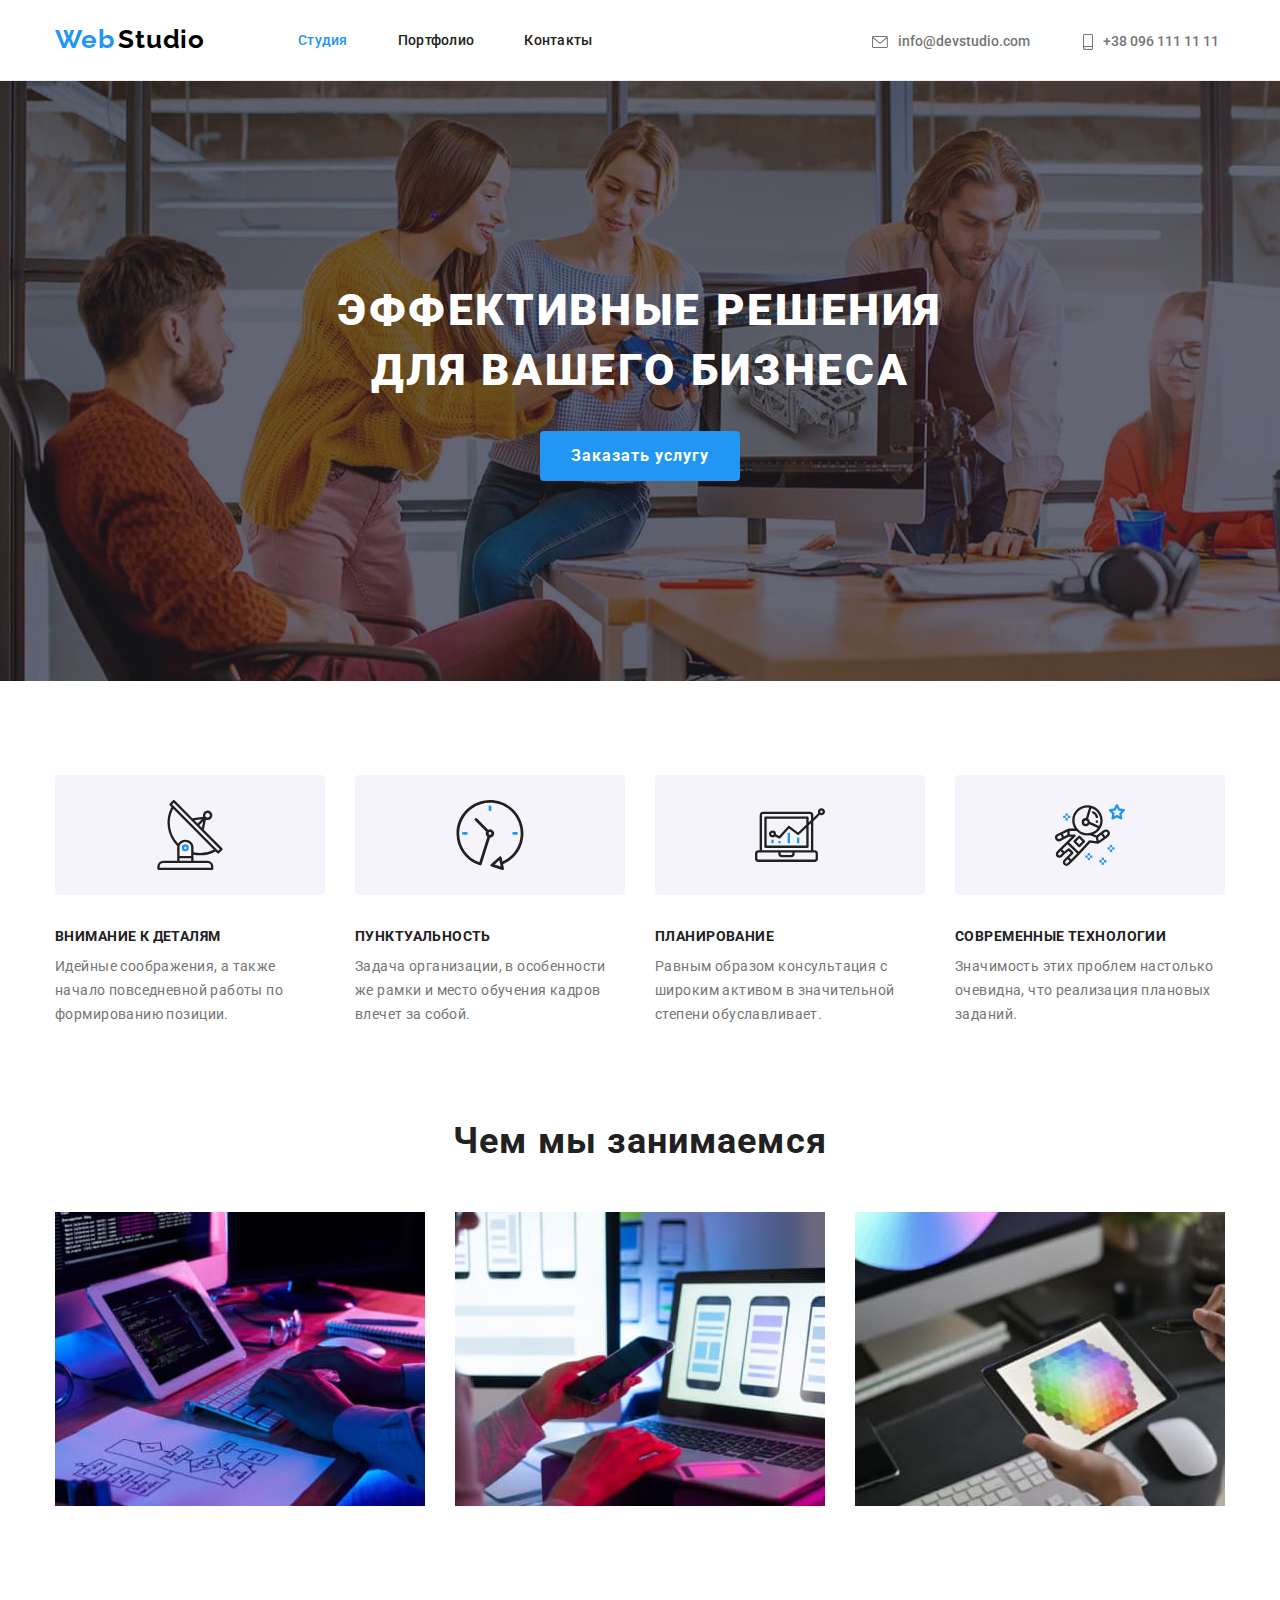
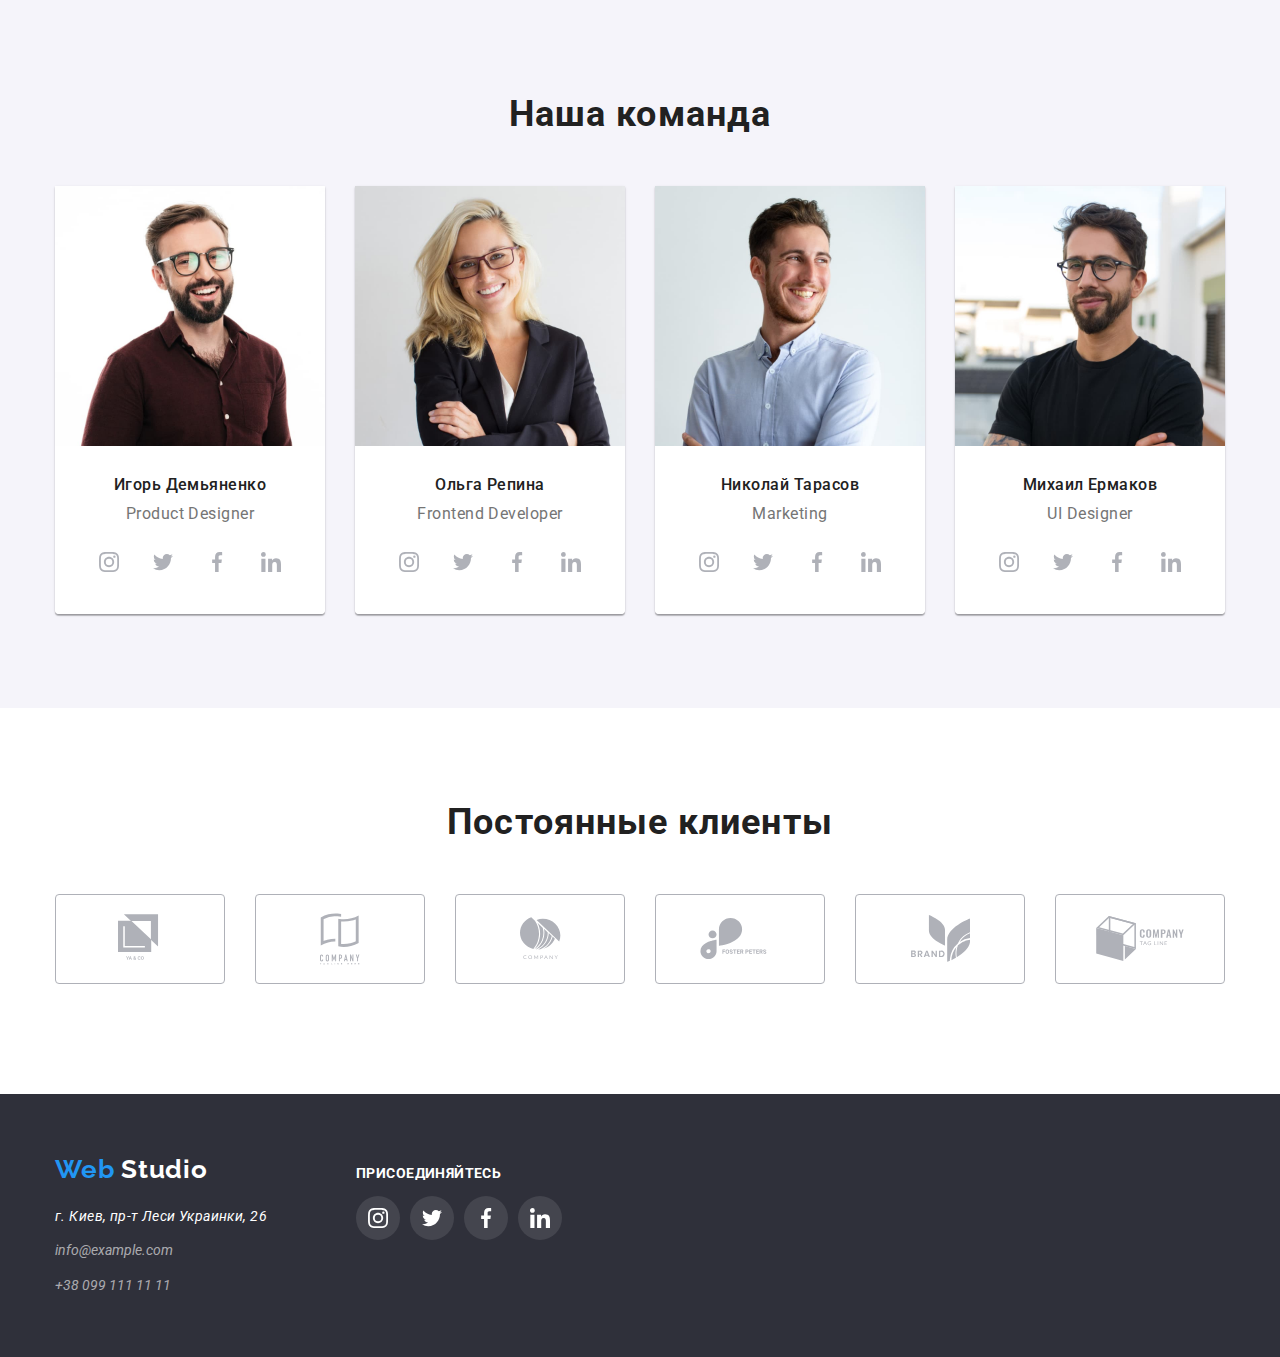
==== index.html @ 85f6e5c9 "Initial commit" ====
<!DOCTYPE html>

<html lang="ru">

<head>

    <meta charset="UTF-8">
    <meta http-equiv="X-UA-Compatible" content="IE=edge">
    <meta name="viewport" content="width=device-width, initial-scale=1.0">

    <title>WebStudio</title>

    <link rel="stylesheet" href="https://cdnjs.cloudflare.com/ajax/libs/modern-normalize/0.2.0/modern-normalize.css"
        integrity="sha512-oxqL25oMBPTFLK5OOR4U/Y//5oyc+3B8MJVTuGD2FLdyA+VXlhKMyQ7YjHNSI5+CLk0UdMLw1lV64dDuT1Batw=="
        crossorigin="anonymous" />
    <link rel="stylesheet" href="./CSS/styles.css">

    <link rel="preconnect" href="https://fonts.gstatic.com">
    <link href="https://fonts.googleapis.com/css2?family=Raleway:wght@700&family=Roboto:wght@400;500;700;900&display=swap" rel="stylesheet">

</head>

<body>
    <!-- Head site -->
    <header class="header-line">
        
        <div class="container nav-general" >

            <nav class="nav-contetnt">

                <a href="./index.html" class="logo-decor"> <span class="logo" >Web</span> <span class="logo-end">Studio</span> </a>

                <ul class="nav-link list">

                    <li class="item"> <a class="link-title-old link-title-col active" href="./index.html" >Студия</a> </li>

                    <li class="item"> <a class="link-title-old link-title-col" href="./portfolio.html">Портфолио</a></li>

                    <li class="item"> <a class="link-title-old link-title-col" href="">Контакты</a> </li>

                </ul>

            </nav>

            <!-- Contacts -->
            <ul class="list contacts">

                <li class="item item-contacts-mail">

                    <a class="link-mail" href="mailto:nfo@devstudio.com"  >
                        
                        <svg class="link-mail-icon">

                                <use href="./images/sprite.svg#icon-envelope" ></use>

                        </svg>
                        
                        info@devstudio.com</a>

                </li>

                <li class="item item-contacts-phone">

                    <a  class="link-phone" href="tel:+380961111111">
                        
                        <svg class="link-phone-icon">
                        
                            <use href="./images/sprite.svg#smartphone" ></use>
                        
                        </svg>
                        
                        +38 096 111 11 11</a>

                </li>
            </ul>

        </div>

    </header>

    <!-- Main information -->
    <main>

        <section class=" section title-hero-section" >

            <div class="container container-hero">

                <h1 class="title-hero">ЭФФЕКТИВНЫЕ РЕШЕНИЯ <br> ДЛЯ ВАШЕГО БИЗНЕСА </h1>

                <button type="button" class="btn">Заказать услугу</button>

            </div>
            
        </section>

        <!--our advantage  -->

        <section class="section">
            
            <div  class="container">

                <h2 class="hidden">Наши преимущества </h2>

                <ul class="or-advatage  list">
                    
                    <li class="item icon-antena" >

                        <h3>Внимание к деталям</h3>

                        <p>Идейные соображения, а также начало повседневной работы по формированию позиции.</p>

                    </li>

                    <li class="item icon-cloc" >

                        <h3>Пунктуальность</h3>
                        
                        <p>Задача организации, в особенности же рамки и место обучения кадров влечет за собой.</p>
                   
                    </li>

                    <li class="item icon-diagram" >

                        <h3>Планирование</h3>

                        <p>Равным образом консультация с широким активом в значительной степени обуславливает.</p>
                   
                    </li>

                    <li class="item icon-astronaut" >

                        <h3>Современные технологии</h3>
                        
                        <p>Значимость этих проблем настолько очевидна, что реализация плановых заданий.</p>
                   
                    </li>

                </ul>



                                                        <!-- Our work -->

                <h2 class="title-work" >Чем мы занимаемся</h2>

                <ul class="link-work list">

                    <li class="item" >

                        <a href=""><img src="./images/img_work_1.jpg" alt="programming" width="370"></a>
                   
                    </li>

                    <li class="item" >

                        <a href=""><img src="./images/img_work_2.jpg" alt="programming mobile" width="370"></a>
                   
                    </li>

                    <li class="item" >
                    
                        <a href=""><img src="./images/img_work_3.jpg" alt="drawing graphics" width="370"></a>
                   
                    </li>

                </ul>
                
            </div>

        </section>
                                                 <!-- Our team -->
        <section class="section  section-team" >

            <div class="container">
                
                <h2 class="title-team">Наша команда</h2>

                <ul class="title-team-name list">
                
                    <li class="item" >

                        <img class="img-worker" src="./images/person_team_Demyanenko.jpg" alt="Игорь Демьяненко" width="270">

                        <div class="advanae-name-prof" >

                            <h3>Игорь Демьяненко</h3>
                            
                            <p>Product Designer</p>
                            
                            <ul class="list-social list">

                                <li class="  item-soc-icon">

                                    <a class="link-soc-icon" href="">

                                        <svg class="social-icon" >
                                        
                                        <use href="./images/sprite.svg#icon-instagram-2"></use>
                                        
                                        </svg>

                                    </a>

                                </li>

                                <li class="  item-soc-icon">
                                
                                    <a class="link-soc-icon" href="">
                                
                                        <svg class="social-icon">
                                
                                            <use href="./images/sprite.svg#icon-twitter-1"></use>
                                
                                        </svg>
                                
                                    </a>
                                
                                </li>

                                <li class="  item-soc-icon">
                                
                                    <a class="link-soc-icon" href="">
                                
                                        <svg class="social-icon">
                                
                                            <use href="./images/sprite.svg#icon-facebook-1"></use>
                                
                                        </svg>
                                
                                    </a>
                                
                                </li>

                                <li class=" item-soc-icon">
                                
                                    <a class="link-soc-icon" href="">
                                
                                        <svg class="social-icon">
                                
                                            <use href="./images/sprite.svg#icon-linkedin-1"></use>
                                
                                        </svg>
                                
                                    </a>
                                
                                </li>

                            </ul>

                        </div>
                       
                    </li>

                    <li class="item" >

                        <img class="img-worker" src="./images/person_team_Repina.jpg" alt="Ольга Репина" width="270">
                        
                        <div class="advanae-name-prof" >
                            
                            <h3>Ольга Репина</h3>
                            
                            <p>Frontend Developer</p>

                            <ul class="list-social list">
                            
                                <li class="  item-soc-icon">
                            
                                    <a class="link-soc-icon" href="">
                            
                                        <svg class="social-icon">
                            
                                            <use href="./images/sprite.svg#icon-instagram-2"></use>
                            
                                        </svg>
                            
                                    </a>
                            
                                </li>
                            
                                <li class="  item-soc-icon">
                            
                                    <a class="link-soc-icon" href="">
                            
                                        <svg class="social-icon">
                            
                                            <use href="./images/sprite.svg#icon-twitter-1"></use>
                        
                                        </svg>
                            
                                    </a>
                            
                                </li>
                            
                                <li class="  item-soc-icon">
                            
                                    <a class="link-soc-icon" href="">
                            
                                        <svg class="social-icon">
                            
                                            <use href="./images/sprite.svg#icon-facebook-1"></use>
                            
                                        </svg>
                            
                                    </a>
                            
                                </li>
                            
                                <li class=" item-soc-icon">
                            
                                    <a class="link-soc-icon" href="">
                            
                                        <svg class="social-icon">
                            
                                            <use href="./images/sprite.svg#icon-linkedin-1"></use>
                            
                                        </svg>
                            
                                    </a>
                            
                                </li>
                            
                            </ul>
                            
                        </div>
                        
                    </li>

                    <li class="item" >

                        <img class="img-worker" src="./images/person_team_Tarasov.jpg" alt="Николай Тарасов" width="270">

                        <div class="advanae-name-prof" >

                            <h3>Николай Тарасов</h3>
                            
                            <p>Marketing</p>
                            
                            <ul class="list-social list">
                            
                                <li class="  item-soc-icon">
                            
                                    <a class="link-soc-icon" href="">
                            
                                        <svg class="social-icon">
                            
                                            <use href="./images/sprite.svg#icon-instagram-2"></use>
                            
                                        </svg>
                            
                                    </a>
                            
                                </li>
                            
                                <li class="  item-soc-icon">
                            
                                    <a class="link-soc-icon" href="">
                            
                                        <svg class="social-icon">
                            
                                            <use href="./images/sprite.svg#icon-twitter-1"></use>
                            
                                        </svg>
                            
                                    </a>
                            
                                </li>
                            
                                <li class="  item-soc-icon">
                            
                                    <a class="link-soc-icon" href="">
                            
                                        <svg class="social-icon">
                            
                                            <use href="./images/sprite.svg#icon-facebook-1"></use>
                            
                                        </svg>
                            
                                    </a>
                            
                                </li>
                            
                                <li class=" item-soc-icon">
                            
                                    <a class="link-soc-icon" href="">
                            
                                        <svg class="social-icon">
                            
                                            <use href="./images/sprite.svg#icon-linkedin-1"></use>
                            
                                        </svg>
                            
                                    </a>
                            
                                </li>
                            
                            </ul>

                        </div>
                       
                
                    </li>

                    <li class="item" >

                        <img class="img-worker" src="./images/person_team_Ermakov.jpg" alt="Михаил Ермаков" width="270">

                        <div class="advanae-name-prof" >

                            <h3>Михаил Ермаков</h3>
                            
                            <p>UI Designer</p>

                            <ul class="list-social list">
                            
                                <li class="  item-soc-icon">
                            
                                    <a class="link-soc-icon" href="">
                            
                                        <svg class="social-icon">
                            
                                            <use href="./images/sprite.svg#icon-instagram-2"></use>
                            
                                        </svg>
                            
                                    </a>
                            
                                </li>
                            
                                <li class="  item-soc-icon">
                            
                                    <a class="link-soc-icon" href="">
                            
                                        <svg class="social-icon">
                            
                                            <use href="./images/sprite.svg#icon-twitter-1"></use>
                            
                                        </svg>
                            
                                    </a>
                            
                                </li>
                            
                                <li class="  item-soc-icon">
                            
                                    <a class="link-soc-icon" href="">
                            
                                        <svg class="social-icon">
                            
                                            <use href="./images/sprite.svg#icon-facebook-1"></use>
                            
                                        </svg>
                            
                                    </a>
                            
                                </li>
                            
                                <li class=" item-soc-icon">
                            
                                    <a class="link-soc-icon" href="">
                            
                                        <svg class="social-icon">
                            
                                            <use href="./images/sprite.svg#icon-linkedin-1"></use>
                            
                                        </svg>
                            
                                    </a>
                            
                                </li>
                            
                            </ul>

                        </div>
                       
                    </li>

                </ul>

            </div>
          
        </section>

            <!-- Section-client -->

        <section class="section section-client">

            <div class="container">

               <h2 class="title-clients">Постоянные клиенты</h2> 

                <ul class=" list-company list">

                    <li class="item-company">

                        <a  class="link-company" href="">

                            <svg class="icon-company-1">
                                   
                                <use href="./images/sprite.svg#icon-logo-1" ></use>

                            </svg>


                        </a>
                        
                    </li>
                    
                    <li class="item-company">
                    
                        <a class="link-company" href="">
                    
                            <svg class="icon-company-2">
                    
                                <use href="./images/sprite.svg#icon-logo-2"></use>
                    
                            </svg>
                    
                    
                        </a>
                    
                    </li>

                    <li class="item-company">
                
                         <a class="link-company" href="">
                
                            <svg class="icon-company-3">
                    
                                <use href="./images/sprite.svg#icon-logo-3"></use>
                    
                            </svg>
                    
                    
                        </a>
                    
                    </li>

                    <li class="item-company">
                    
                        <a class="link-company" href="">
                    
                            <svg class="icon-company-4">
                    
                                <use href="./images/sprite.svg#icon-logo-4"></use>
                    
                            </svg>
                    
                    
                        </a>
                    
                    </li>

                    <li class="item-company">
                    
                        <a class="link-company" href="">
                    
                            <svg class="icon-company-5">
                    
                                <use href="./images/sprite.svg#icon-logo-5"></use>
                    
                            </svg>
                    
                    
                        </a>
                    
                    </li>

                    <li class="item-company">
                    
                        <a class="link-company" href="">
                    
                            <svg class="icon-company-6">
                    
                                <use href="./images/sprite.svg#icon-logo-6"></use>
                    
                            </svg>
                                        
                        </a>
                    
                    </li>
                    
                </ul>
                
            </div>

        </section>
        
    </main>
    <!--Contacts  -->
    <footer class="foot-color-fonts footer-section">

        <div class="container container-footer ">

            <div class="group-footer">

                <a class="logo-footer-oll" href="/index.html"> <span class="logo">Web</span> <span class="logo-footer">Studio</span></a>
            
                <address class="title-ftr-adrs">
                
                    <a class="link-adr-footer" href="https://goo.gl/maps/9zNPGxBskTTP5fms5" target="_blank">г. Киев, пр-т Леси Украинки, 26</a>

                    <ul class="footer-contacts-list   list">

                        <li class="item">
                            
                            <a class="link-mail-footer" href="ailto:info@example.com">info@example.com</a>

                        </li>

                        <li class="item">
                                                    
                            <a class="link-phone-footer" href="tel:+380991111111">+38 099 111 11 11</a>

                        </li>
                    </ul>

            
                </address>
            
            </div>

            <div class="container-social">
            
                <h3 class="title-link-ftr">присоединяйтесь</h3>
            
                <ul class=" list-link-ftr  list">
            
                    <li class=" item-link-ftr">
            
                        <a class="link-ftr" href="">
            
                            <svg class="icon-soc-ftr">
            
                                <use href="./images/sprite.svg#icon-instagram-2"></use>
            
                            </svg>
            
                        </a>
            
                    </li>
            
                    <li class=" item-link-ftr">
            
                        <a class="link-ftr" href="">
            
                            <svg class="icon-soc-ftr">
            
                                <use href="./images/sprite.svg#icon-twitter-1"></use>
            
                            </svg>
            
                        </a>
            
                    </li>
            
                    <li class=" item-link-ftr">
            
                        <a class="link-ftr" href="">
            
                            <svg class="icon-soc-ftr">
            
                                <use href="./images/sprite.svg#icon-facebook-1"></use>
            
                            </svg>
            
                        </a>
            
                    </li>
            
                    <li class=" item-link-ftr">
            
                        <a class="link-ftr" href="">
            
                            <svg class="icon-soc-ftr">
            
                                <use href="./images/sprite.svg#icon-linkedin-1"></use>
            
                            </svg>
            
                        </a>
            
                    </li>
            
                </ul>
            
            </div>


        </div>

        
        
    </footer>

</body>

</html>
---- CSS/styles.css ----
html {
  box-sizing: border-box;
}

body {
  font-family: 'Roboto', sans-serif;
  font-style: normal;
  font-weight: 400;
  color: #757575;
  margin: 0;
}

*,
*::after,
*::before {
  box-sizing: inherit;
}

h1,
h2,
h3,
p {
  margin-top: 0;
}

.list {
  list-style: none;
  margin-left: 0px;
  margin-top: 0px;
  padding-left: 0px;
}

/* li {
  list-style: none;
} */

img {
  display: block;
  max-width: 100%;
  height: auto;
}

:root {
  --text-general-top: 'Roboto', sans-serif;
  --prymory-text-color: #757575;
  --title-text-color: #212121;
  --whiet-text-color: #ffffff;
  --hover-focus-color: #2196f3;
  --black-text-color: #000000;
  --background-fone: #2f303a;
  --grid-set: 2;
}

.section {
  width: auto;
  padding-top: 94px;
  padding-bottom: 94px;
}

.container {
  width: 1200px;
  padding-left: 15px;
  padding-right: 15px;
  margin-left: auto;
  margin-right: auto;
}

/* title Heade */
.header-line {
  background-color: #ffffff;
  border-bottom: 1px solid #ececec;
}

/* Logotip Link  and NAV*/

.nav-general {
  display: flex;
  align-items: baseline;
  justify-content: space-between;
  padding-top: 24px;
  padding-bottom: 25px;
}

.nav-contetnt {
  display: flex;
  align-items: center;
}

.nav-link {
  display: flex;
  margin-bottom: 0px;
}

.nav-link .item:not(:last-child) {
  margin-right: 50px;
}

.logo {
  font-family: 'Raleway', sans-serif;
  font-style: normal;
  font-weight: 700;
  font-size: 26px;
  line-height: 1.2;
  color: var(--hover-focus-color);
  letter-spacing: 0.03em;
}

.logo-end {
  font-family: 'Raleway', sans-serif;
  font-style: normal;
  font-weight: bold;
  font-size: 26px;
  line-height: 1.2;
  color: var(--black-text-color);
  letter-spacing: 0.03em;
}
.logo-decor {
  display: block;
  text-decoration: none;
  margin-right: 93px;
}

.link-title-col {
  font-weight: 500;
  font-size: 14px;
  line-height: 1.14;
  letter-spacing: 0.02em;
  text-decoration: none;
  color: var(--title-text-color);
}
li .active {
  color: var(--hover-focus-color);
}

.link-phone:hover,
.link-phone:focus,
.link-mail:hover,
.link-mail:focus,
.link-title-col:hover,
.link-title-col:focus {
  color: var(--hover-focus-color);
}

/* .link-title-old {
  font-weight: 500;
  font-size: 14px;
  line-height: 1.14;
  color: var(--title-text-color);
} */

.link-title-old {
  text-decoration: none;
  padding-top: 20px;
  padding-bottom: 20px;
}

/* contacts general link*/

.contacts {
  display: flex;
  align-items: center;
  margin-bottom: 0px;
  height: 16px;
}

.contacts .item:not(:last-child) {
  margin-right: 50px;
}

.link-mail,
.link-phone {
  padding-top: 20px;
  padding-bottom: 20px;

  font-weight: 500;
  font-size: 14px;
  line-height: 1.14;
  text-decoration: none;
  color: var(--prymory-text-color);
}

.item-contacts-mail {
  width: 161px;
}

.link-mail {
  display: flex;
  align-items: center;
  width: 100%;
}

.link-mail-icon {
  width: 16px;
  height: 12px;
  margin-right: 10px;
  background-color: #ffffff;
  fill: currentColor;
}

.item-contacts-phone {
  width: 142px;
}

.link-phone {
  display: flex;
  align-items: center;
  width: 100%;
}

.link-phone-icon {
  width: 10px;
  height: 16px;
  margin-right: 10px;
  background-color: #ffffff;
  fill: currentColor;
}

/* Infirmation */

.title-hero {
  margin-top: 106px;
  margin-bottom: 30px;

  font-weight: 900;
  font-size: 44px;
  line-height: 1.36;
  letter-spacing: 0.06em;
  text-transform: uppercase;
  color: var(--whiet-text-color);
}

.title-hero-section {
  max-width: 1600px;
  margin-left: auto;
  margin-right: auto;
  background-color: #c4c4c4;
  background-image: linear-gradient(
      to right,
      rgba(47, 48, 58, 0.4),
      rgba(47, 48, 58, 0.4)
    ),
    url(../images/hero_img.jpg);
  background-repeat: no-repeat;
}
.container-hero {
  text-align: center;
}
.btn {
  width: 200px;
  height: 50px;
  left: 700px;
  top: 430px;
  background: #2196f3;
  cursor: pointer;
  margin-bottom: 106px;
  border-radius: 4px;

  font-family: inherit;
  font-weight: 700;
  font-size: 16px;
  line-height: 1.87;
  align-items: center;
  text-align: center;
  letter-spacing: 0.06em;
  color: var(--whiet-text-color);
  border: 0;
}

.btn:hover,
.btn:focus {
  box-shadow: 0px 4px 4px rgba(0, 0, 0, 0.15);
  background: #188ce8;
}

/* Our advantage */
.hidden {
  display: none;
}

.or-advatage {
  display: flex;
  margin-bottom: 94px;
}

.or-advatage .item:not(:last-child) {
  margin-right: 30px;
}

.or-advatage .icon-antena::before {
  display: inline-block;
  content: '';
  width: 270px;
  height: 120px;
  background-image: url(../images/antenna.svg);
  background-position: center;
  background-repeat: no-repeat;
  background-color: #f5f4fa;
  border-radius: 4px;

  margin-bottom: 30px;
}

.or-advatage .icon-cloc::before {
  display: inline-block;
  content: '';
  width: 270px;
  height: 120px;
  background-image: url(../images/clock.svg);
  background-position: center;
  background-repeat: no-repeat;
  background-color: #f5f4fa;
  border-radius: 4px;

  margin-bottom: 30px;
}

.or-advatage .icon-diagram::before {
  display: inline-block;
  content: '';
  width: 270px;
  height: 120px;
  background-image: url(../images/diagram.svg);
  background-position: center;
  background-repeat: no-repeat;
  background-color: #f5f4fa;
  border-radius: 4px;

  margin-bottom: 30px;
}

.or-advatage .icon-astronaut::before {
  display: inline-block;
  content: '';
  width: 270px;
  height: 120px;
  background-image: url(../images/astronaut.svg);
  background-position: center;
  background-repeat: no-repeat;
  background-color: #f5f4fa;
  border-radius: 4px;

  margin-bottom: 30px;
}

.or-advatage h3 {
  margin-bottom: 10px;

  font-weight: 700;
  font-size: 14px;
  line-height: 1.14;
  letter-spacing: 0.03em;
  text-transform: uppercase;
  color: var(--title-text-color);
}

.or-advatage p {
  margin-bottom: 0px;

  font-size: 14px;
  line-height: 1.71;
  letter-spacing: 0.03em;

  color: var(--prymory-text-color);
}

/* <!-- Our work --> */

.title-work {
  margin-bottom: 50px;

  font-weight: 700;
  font-size: 36px;
  line-height: 1.16;
  text-align: center;
  letter-spacing: 0.03em;
  color: var(--title-text-color);
}

.link-work {
  display: flex;
  margin-bottom: 0px;
}

.link-work .item:not(:last-child) {
  margin-right: 30px;
}

/* <!-- Our team --> */
.section-team {
  width: auto;
  background-color: #f5f4fa;
}

.title-team {
  margin-bottom: 50px;

  font-weight: 700;
  font-size: 36px;
  line-height: 1.16;
  text-align: center;
  letter-spacing: 0.03em;
  color: var(--title-text-color);
}

.title-team-name {
  display: flex;
  margin-bottom: 0px;
}

.title-team-name .item {
  box-shadow: 0px 1px 3px rgba(0, 0, 0, 0.12), 0px 1px 1px rgba(0, 0, 0, 0.14),
    0px 2px 1px rgba(0, 0, 0, 0.2);
  border-radius: 0px 0px 4px 4px;
}

.title-team-name .item:not(:last-child) {
  margin-right: 30px;
}

.advanae-name-prof {
  padding-top: 30px;
  padding-bottom: 30px;
  background-color: #ffffff;
  border-radius: inherit;
}

.list-social {
  display: flex;
  justify-content: center;
}

.list-social .item-soc-icon:not(:last-child) {
  margin-right: 10px;
}

.list-social .item-soc-icon {
  width: 44px;
  height: 44px;
  border-radius: 50%;
}

.link-soc-icon {
  display: flex;
  justify-content: center;
  align-items: center;
  width: 100%;
  height: 100%;
  border-radius: inherit;
  background-color: #ffffff;
  fill: #afb1b8;
}

.link-soc-icon:hover,
.link-soc-icon:focus {
  fill: #ffffff;
  background-color: var(--hover-focus-color);
}

.social-icon {
  width: 20px;
  height: 20px;
}

/* .link-soc-icon:hover {
  fill: var(--hover-focus-color);
} */

.title-team-name h3 {
  margin-bottom: 10px;

  font-weight: 500;
  font-size: 16px;
  line-height: 1.18;
  text-align: center;
  letter-spacing: 0.03em;
  color: var(--title-text-color);
}

.title-team-name p {
  margin-bottom: 0px;
  font-size: 16px;
  line-height: 1.18;
  text-align: center;
  letter-spacing: 0.03em;
  color: var(--prymory-text-color);
  margin-bottom: 16px;
}
/* Regular-client section */

.title-clients {
  margin-bottom: 50px;

  font-weight: 700;
  font-size: 36px;
  line-height: 1.16;
  text-align: center;
  letter-spacing: 0.03em;
  color: var(--title-text-color);
}

.list-company {
  display: flex;
  margin-top: -30px;
  margin-left: -30px;
}

.list-company .item-company {
  flex-basis: calc(100% - 30px * var(--grid-set) / var(--grid-set));
  margin-left: 30px;
  margin-top: 30px;
}

.item-company {
  --grid-set: 6;
}

.item-company {
  width: 170px;
  height: 90px;
}

.link-company {
  display: flex;
  justify-content: center;
  align-items: center;
  width: 100%;
  height: 100%;
  border-radius: 4px;
  border: 1px solid #afb1b8;
  fill: #afb1b8;
}

.link-company:hover,
.link-company:focus {
  fill: var(--hover-focus-color);
  border: 1px solid var(--hover-focus-color);
}
/* .link-company:hover,
.link-company:focus {
  fill: var(--hover-focus-color);
} */

.icon-company-1 {
  width: 44.27px;
  height: 49.23px;
}

.icon-company-2 {
  width: 40px;
  height: 52px;
}
.icon-company-3 {
  width: 41px;
  height: 42.6px;
}
.icon-company-4 {
  width: 79.66px;
  height: 42.02px;
}
.icon-company-5 {
  width: 59px;
  height: 47px;
}
.icon-company-6 {
  width: 88.48px;
  height: 45.44px;
}
/* Contacs footer */
/* .foot-color-fonts */

/* .footer-section {
  display: flex;
} */

.container-footer {
  display: flex;
  padding-top: 60px;
  padding-bottom: 60px;
}

.group-footer {
  margin-right: 70px;
}

.container-social {
  margin-top: 12px;
}

.foot-color-fonts {
  width: auto;
  background-color: var(--background-fone);
  margin-top: 0px;
}

.logo-footer-oll {
  display: block;
  max-width: 155px;
  margin-bottom: 20px;

  font-family: 'Raleway', sans-serif;
  font-style: normal;
  font-weight: 700;
  font-size: 26px;
  line-height: 1.2;
  letter-spacing: 0.03em;
  text-decoration: none;
}

.logo-footer {
  color: var(--whiet-text-color);
}

.title-ftr-adrs {
  display: inline-block;
  width: 231px;
}

.link-phone-footer,
.link-mail-footer {
  /* padding-top: 20px;
  padding-bottom: 20px; */
  font-weight: normal;
  font-size: 14px;
  line-height: 24px;

  color: rgba(255, 255, 255, 0.6);
  text-decoration: none;
}

.link-adr-footer {
  display: inline-flex;
  width: 231px;
  margin-bottom: 9px;

  font-size: 14px;
  line-height: 1.71;
  letter-spacing: 0.03em;
  color: var(--whiet-text-color);
  text-decoration: none;
}

.footer-contacts-list {
  display: block;
  margin-bottom: 0px;
  width: 231px;
  margin-right: 0;
}

.footer-contacts-list .item:not(:last-child) {
  margin-bottom: 11px;
}

.link-adr-footer:hover,
.link-adr-footer:focus,
.link-phone-footer:hover,
.link-phone-footer:focus,
.link-mail-footer:hover,
.link-mail-footer:focus {
  color: var(--hover-focus-color);
}

.title-link-ftr {
  max-width: 20px;

  font-weight: 700;
  font-size: 14px;
  line-height: 1.14;
  letter-spacing: 0.03em;
  text-transform: uppercase;
  color: var(--whiet-text-color);
}
.list-link-ftr {
  display: flex;
}

.list-link-ftr .item-link-ftr:not(:last-child) {
  margin-right: 10px;
}

.item-link-ftr {
  width: 44px;
  height: 44px;
  border-radius: 50%;
  background-color: rgba(255, 255, 255, 0.1);
}

.link-ftr {
  display: flex;
  justify-content: center;
  align-items: center;
  width: 100%;
  height: 100%;
}

.icon-soc-ftr {
  width: 20px;
  height: 20px;
  fill: white;
}

.item-link-ftr:hover,
.item-link-ftr:focus,
.link-ftr:hover,
.link-ftr:focus {
  background-color: var(--hover-focus-color);
  border-radius: 50%;
}

/* PORTFOLIO */

/* batton-oll */
.radio-btn {
  display: flex;
  margin-bottom: 34px;
  justify-content: center;
}

.radio-btn .item:not(:last-child) {
  margin-right: 10px;
}

.radio-btn-oll {
  font-family: inherit;
  font-weight: 500;
  font-size: 16px;
  line-height: 1.62;
  text-align: center;
  letter-spacing: 0.03em;

  color: var(--whiet-text-color);
  /* color: var(--title-text-color); */

  width: 73px;
  height: 38px;
  left: 495px;
  top: 174px;
  /* background: #f5f4fa; */
  background: #2196f3;
  border-radius: 4px;
  border: 0;
  cursor: pointer;
}

.radio-btn-oll:hover,
.radio-btn-oll:focus {
  box-shadow: 0px 3px 1px rgba(0, 0, 0, 0.1), 0px 1px 2px rgba(0, 0, 0, 0.08),
    0px 2px 2px rgba(0, 0, 0, 0.12);
  /* color: var(--whiet-text-color); */
}

/* BTN-WEB */

.radio-btn-web {
  font-family: inherit;
  font-weight: 500;
  font-size: 16px;
  line-height: 1.62;
  text-align: center;
  letter-spacing: 0.03em;
  color: var(--title-text-color);

  width: 128px;
  height: 38px;
  left: 576px;
  top: 174px;
  background: #f5f4fa;
  border-radius: 4px;
  border: 0;
  cursor: pointer;
}

.radio-btn-web:hover,
.radio-btn-web:focus {
  box-shadow: 0px 3px 1px rgba(0, 0, 0, 0.1), 0px 1px 2px rgba(0, 0, 0, 0.08),
    0px 2px 2px rgba(0, 0, 0, 0.12);
  background: #2196f3;
  color: var(--whiet-text-color);
}

/* GADGETS */
.radio-btn-gadgets {
  font-family: inherit;
  font-weight: 500;
  font-size: 16px;
  line-height: 1.62;
  text-align: center;
  letter-spacing: 0.03em;
  color: var(--title-text-color);

  width: 145px;
  height: 38px;
  left: 712px;
  top: 174px;
  background: #f5f4fa;
  border-radius: 4px;
  border: 0;
  cursor: pointer;
}

.radio-btn-gadgets:hover,
.radio-btn-gadgets:focus {
  box-shadow: 0px 3px 1px rgba(0, 0, 0, 0.1), 0px 1px 2px rgba(0, 0, 0, 0.08),
    0px 2px 2px rgba(0, 0, 0, 0.12);
  background: #2196f3;
  color: var(--whiet-text-color);
}

/* DISIGNE */

.radio-btn-disign {
  font-family: inherit;
  font-weight: 500;
  font-size: 16px;
  line-height: 1.62;
  text-align: center;
  letter-spacing: 0.03em;
  color: var(--title-text-color);

  width: 103px;
  height: 38px;
  left: 865px;
  top: 174px;
  background: #f5f4fa;
  border-radius: 4px;
  border: 0;
  cursor: pointer;
}

.radio-btn-disign:hover,
.radio-btn-disign:focus {
  box-shadow: 0px 3px 1px rgba(0, 0, 0, 0.1), 0px 1px 2px rgba(0, 0, 0, 0.08),
    0px 2px 2px rgba(0, 0, 0, 0.12);
  background: #2196f3;
  color: var(--whiet-text-color);
}

/* MARKETING */

.radio-btn-marketing {
  font-family: inherit;
  font-weight: 500;
  font-size: 16px;
  line-height: 1.62;
  text-align: center;
  letter-spacing: 0.03em;
  color: var(--title-text-color);

  width: 130px;
  height: 38px;
  left: 976px;
  top: 174px;
  background: #f5f4fa;
  border-radius: 4px;
  border: 0;
  cursor: pointer;
}

.radio-btn-marketing:hover,
.radio-btn-marketing:focus {
  box-shadow: 0px 3px 1px rgba(0, 0, 0, 0.1), 0px 1px 2px rgba(0, 0, 0, 0.08),
    0px 2px 2px rgba(0, 0, 0, 0.12);
  background: #2196f3;
  color: var(--whiet-text-color);
}

/* MAIN  INFORMATION*/

.main-projects {
  display: flex;
  flex-flow: wrap;
  margin-bottom: 0px;
}

.main-projects .item:hover {
  box-shadow: 0px 1px 1px rgba(0, 0, 0, 0.12), 0px 4px 4px rgba(0, 0, 0, 0.06),
    1px 4px 6px rgba(0, 0, 0, 0.16);
}

.main-projects .item:not(:nth-child(3n + 3)) {
  margin-right: 30px;
}

.main-projects .item:not(:nth-last-child(-n + 3)) {
  margin-bottom: 30px;
}

.name-progects {
  padding-left: 24px;
  padding-right: 24px;
  padding-bottom: 20px;
  padding-top: 20px;
  background-color: #ffffff;
  /* box-shadow: 0px 1px 3px rgba(0, 0, 0, 0.12), 0px 1px 1px rgba(0, 0, 0, 0.14),
    0px 2px 1px rgba(0, 0, 0, 0.2);
  border-radius: 0px 0px 4px 4px; */
  border-bottom: 1px solid #eeeeee;
  border-left: 1px solid #eeeeee;
  border-right: 1px solid #eeeeee;
}

.main-projects h2 {
  font-weight: 700;
  font-size: 18px;
  line-height: 2;
  letter-spacing: 0.06em;
  color: var(--title-text-color);
}

.main-projects p {
  margin-bottom: 0px;

  font-size: 16px;
  line-height: 1.87;
  letter-spacing: 0.03em;
  color: var(--prymory-text-color);
}

/* .main-projects{
  display: flex;
  flex-wrap: wrap;
  margin-left: -30px;
  margin-top: -30px;
  
}

.item {
  margin-left: 30px;
  margin-top: 30px;

}
.main-section{
  width: 1600px;
  background-color: var(--whiet-text-color);
} */
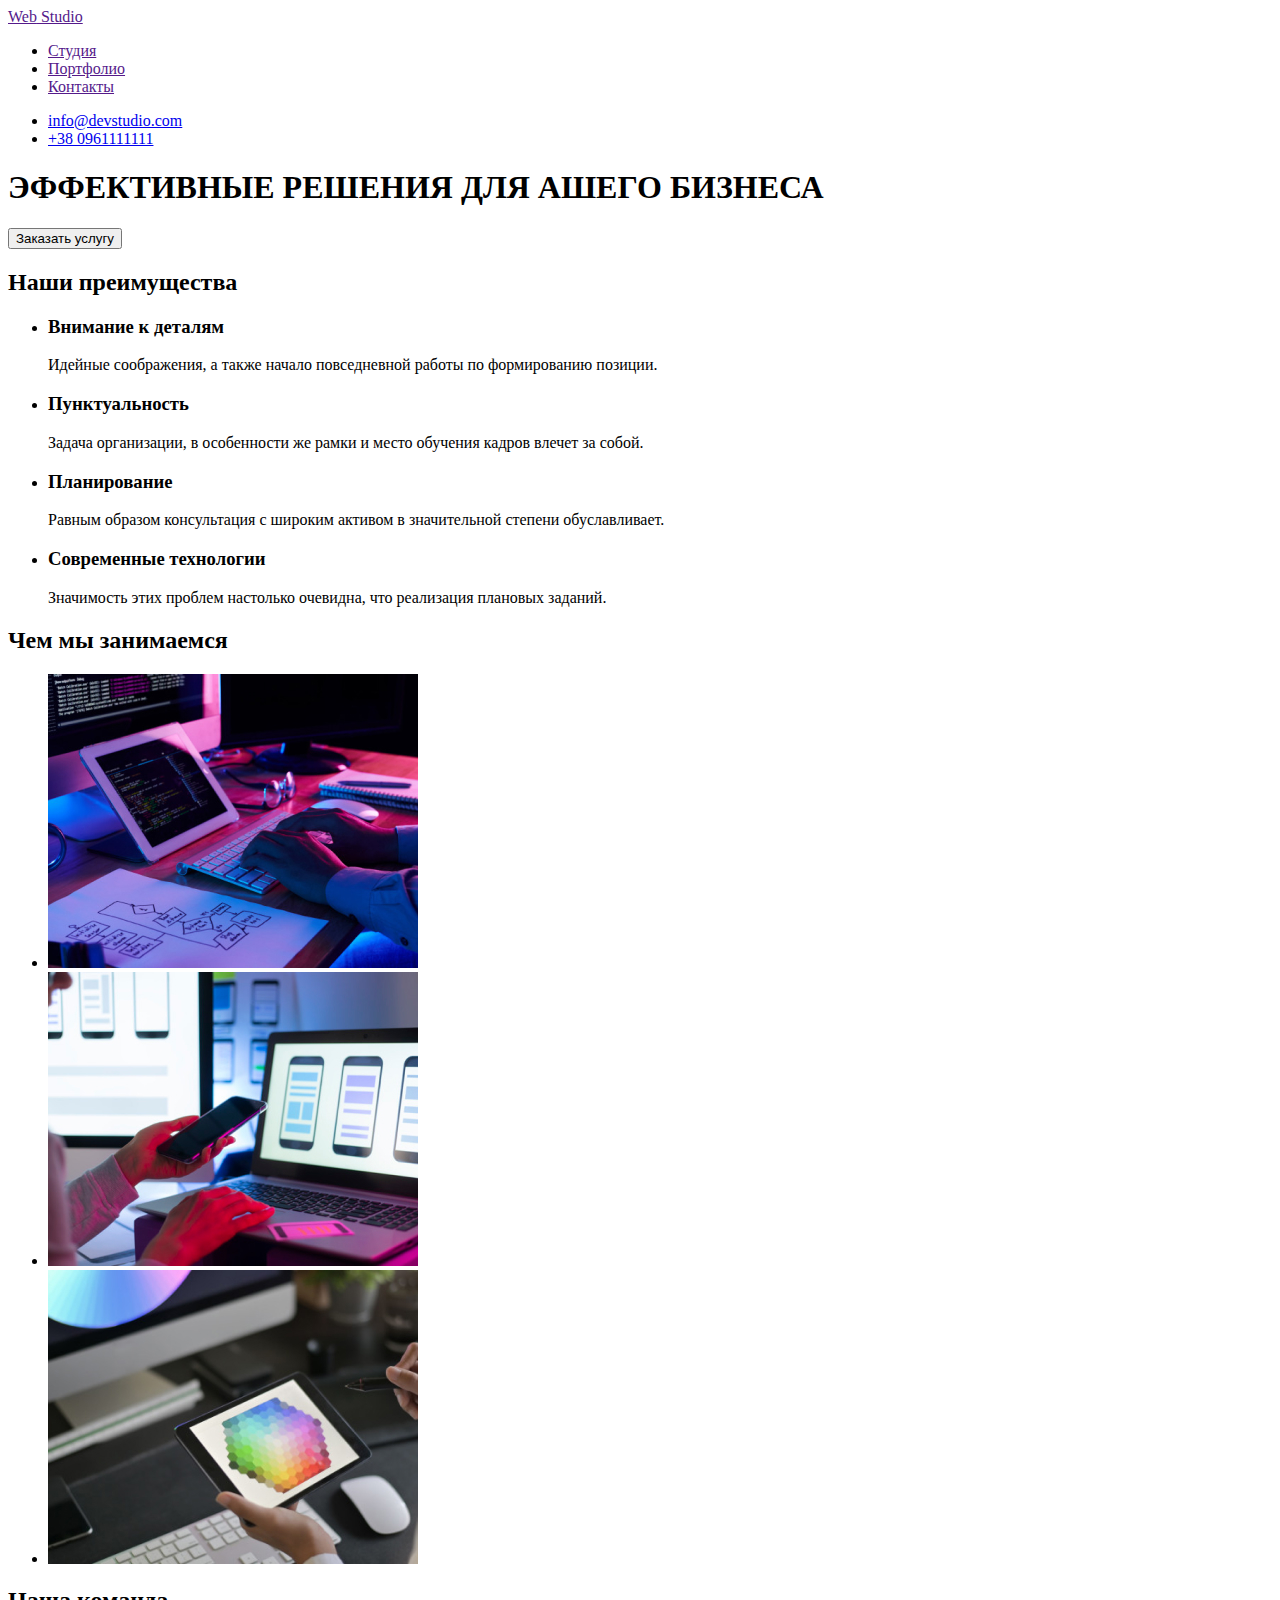
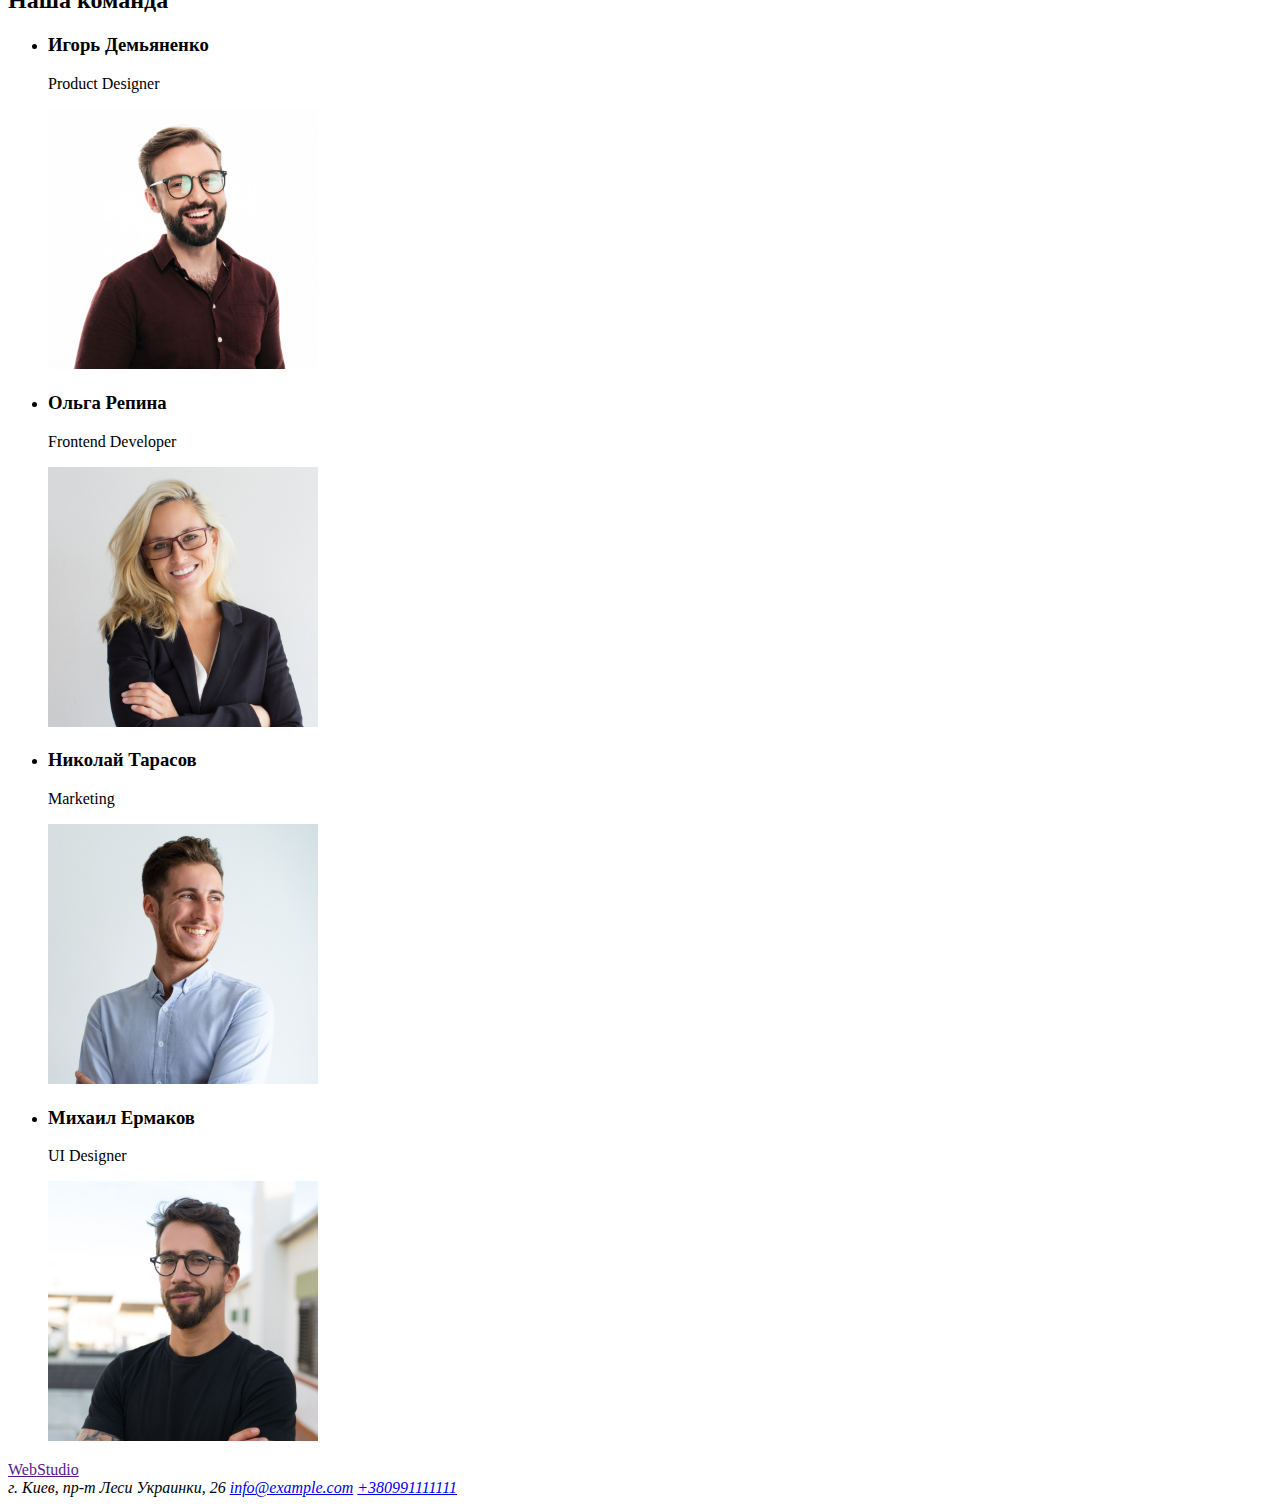
==== commit c203b25e: "Initialize goit-markup-hw-01" ====
--- a/index.html
+++ b/index.html
@@ -1,697 +1,118 @@
 <!DOCTYPE html>
-
 <html lang="ru">
 
 <head>
-
     <meta charset="UTF-8">
     <meta http-equiv="X-UA-Compatible" content="IE=edge">
     <meta name="viewport" content="width=device-width, initial-scale=1.0">
-
     <title>WebStudio</title>
-
-    <link rel="stylesheet" href="https://cdnjs.cloudflare.com/ajax/libs/modern-normalize/0.2.0/modern-normalize.css"
-        integrity="sha512-oxqL25oMBPTFLK5OOR4U/Y//5oyc+3B8MJVTuGD2FLdyA+VXlhKMyQ7YjHNSI5+CLk0UdMLw1lV64dDuT1Batw=="
-        crossorigin="anonymous" />
-    <link rel="stylesheet" href="./CSS/styles.css">
-
-    <link rel="preconnect" href="https://fonts.gstatic.com">
-    <link href="https://fonts.googleapis.com/css2?family=Raleway:wght@700&family=Roboto:wght@400;500;700;900&display=swap" rel="stylesheet">
-
 </head>
 
 <body>
     <!-- Head site -->
-    <header class="header-line">
-        
-        <div class="container nav-general" >
+    <header>
+        <nav>
+            <a href=""> <span>Web</span> Studio</a>
+            <ul>
+                <li> <a href="">Студия</a> </li>
+                <li> <a href="">Портфолио</a></li>
+                <li> <a href="">Контакты</a> </li>
+            </ul>
+        </nav>
 
-            <nav class="nav-contetnt">
+        <!-- Contacts -->
+        <ul>
+            <li>
+                <a href="mailto:nfo@devstudio.com">info@devstudio.com</a>
+            </li>
+            <li>
+                <a href="tel:+380961111111">+38 0961111111</a>
+            </li>
+        </ul>
 
-                <a href="./index.html" class="logo-decor"> <span class="logo" >Web</span> <span class="logo-end">Studio</span> </a>
+    </header>
+    <!-- Main information -->
+    <main>
+        <section>
+            <h1>ЭФФЕКТИВНЫЕ РЕШЕНИЯ ДЛЯ АШЕГО БИЗНЕСА </h1>
+            <input type="button" value="Заказать услугу">
+        </section>
 
-                <ul class="nav-link list">
-
-                    <li class="item"> <a class="link-title-old link-title-col active" href="./index.html" >Студия</a> </li>
-
-                    <li class="item"> <a class="link-title-old link-title-col" href="./portfolio.html">Портфолио</a></li>
-
-                    <li class="item"> <a class="link-title-old link-title-col" href="">Контакты</a> </li>
-
-                </ul>
-
-            </nav>
-
-            <!-- Contacts -->
-            <ul class="list contacts">
-
-                <li class="item item-contacts-mail">
-
-                    <a class="link-mail" href="mailto:nfo@devstudio.com"  >
-                        
-                        <svg class="link-mail-icon">
-
-                                <use href="./images/sprite.svg#icon-envelope" ></use>
-
-                        </svg>
-                        
-                        info@devstudio.com</a>
-
+        <!--our advantage  -->
+        <section>
+            <h2>Наши преимущества </h2>
+            <ul>
+                <li>
+                    <h3>Внимание к деталям</h3>
+                    <p>Идейные соображения, а также начало повседневной работы по формированию позиции.</p>
+                </li>
+                <li>
+                    <h3>Пунктуальность</h3>
+                    <p>Задача организации, в особенности же рамки и место обучения кадров влечет за собой.</p>
+                </li>
+                <li>
+                    <h3>Планирование</h3>
+                    <p>Равным образом консультация с широким активом в значительной степени обуславливает.</p>
+                </li>
+                <li>
+                    <h3>Современные технологии</h3>
+                    <p>Значимость этих проблем настолько очевидна, что реализация плановых заданий.</p>
+                </li>
+            </ul>
+            <!-- Our work -->
+            <h2>Чем мы занимаемся</h2>
+            <ul>
+                <li>
+                    <a href=""><img src="./images/img_work_1.jpg" alt="programming" width="370"></a>
+                </li>
+                <li>
+                    <a href=""><img src="./images/img_work_2.jpg" alt="programming mobile" width="370"></a>
+                </li>
+                <li>
+                    <a href=""><img src="./images/img_work_3.jpg" alt="drawing graphics" width="370"></a>
                 </li>
 
-                <li class="item item-contacts-phone">
+            </ul>
 
-                    <a  class="link-phone" href="tel:+380961111111">
-                        
-                        <svg class="link-phone-icon">
-                        
-                            <use href="./images/sprite.svg#smartphone" ></use>
-                        
-                        </svg>
-                        
-                        +38 096 111 11 11</a>
-
+        </section>
+        <!-- Our team -->
+        <section>
+            <h2>Наша команда</h2>
+            <ul>
+                <li>
+                    <h3>Игорь Демьяненко</h3>
+                    <p>Product Designer</p>
+                    <img src="./images/person_team_Demyanenko.jpg" alt="Product Designer" width="270">
+                </li>
+                <li>
+                    <h3>Ольга Репина</h3>
+                    <p>Frontend Developer</p>
+                    <img src="./images/person_team_Repina.jpg" alt="Product Designer" width="270">
+                </li>
+                <li>
+                    <h3>Николай Тарасов</h3>
+                    <p>Marketing</p>
+                    <img src="./images/person_team_Tarasov.jpg" alt="Product Designer" width="270">
+                </li>
+                <li>
+                    <h3>Михаил Ермаков</h3>
+                    <p>UI Designer</p>
+                    <img src="./images/person_team_Ermakov.jpg" alt="Product Designer" width="270">
                 </li>
             </ul>
 
-        </div>
-
-    </header>
-
-    <!-- Main information -->
-    <main>
-
-        <section class=" section title-hero-section" >
-
-            <div class="container container-hero">
-
-                <h1 class="title-hero">ЭФФЕКТИВНЫЕ РЕШЕНИЯ <br> ДЛЯ ВАШЕГО БИЗНЕСА </h1>
-
-                <button type="button" class="btn">Заказать услугу</button>
-
-            </div>
-            
         </section>
 
-        <!--our advantage  -->
-
-        <section class="section">
-            
-            <div  class="container">
-
-                <h2 class="hidden">Наши преимущества </h2>
-
-                <ul class="or-advatage  list">
-                    
-                    <li class="item icon-antena" >
-
-                        <h3>Внимание к деталям</h3>
-
-                        <p>Идейные соображения, а также начало повседневной работы по формированию позиции.</p>
-
-                    </li>
-
-                    <li class="item icon-cloc" >
-
-                        <h3>Пунктуальность</h3>
-                        
-                        <p>Задача организации, в особенности же рамки и место обучения кадров влечет за собой.</p>
-                   
-                    </li>
-
-                    <li class="item icon-diagram" >
-
-                        <h3>Планирование</h3>
-
-                        <p>Равным образом консультация с широким активом в значительной степени обуславливает.</p>
-                   
-                    </li>
-
-                    <li class="item icon-astronaut" >
-
-                        <h3>Современные технологии</h3>
-                        
-                        <p>Значимость этих проблем настолько очевидна, что реализация плановых заданий.</p>
-                   
-                    </li>
-
-                </ul>
-
-
-
-                                                        <!-- Our work -->
-
-                <h2 class="title-work" >Чем мы занимаемся</h2>
-
-                <ul class="link-work list">
-
-                    <li class="item" >
-
-                        <a href=""><img src="./images/img_work_1.jpg" alt="programming" width="370"></a>
-                   
-                    </li>
-
-                    <li class="item" >
-
-                        <a href=""><img src="./images/img_work_2.jpg" alt="programming mobile" width="370"></a>
-                   
-                    </li>
-
-                    <li class="item" >
-                    
-                        <a href=""><img src="./images/img_work_3.jpg" alt="drawing graphics" width="370"></a>
-                   
-                    </li>
-
-                </ul>
-                
-            </div>
-
-        </section>
-                                                 <!-- Our team -->
-        <section class="section  section-team" >
-
-            <div class="container">
-                
-                <h2 class="title-team">Наша команда</h2>
-
-                <ul class="title-team-name list">
-                
-                    <li class="item" >
-
-                        <img class="img-worker" src="./images/person_team_Demyanenko.jpg" alt="Игорь Демьяненко" width="270">
-
-                        <div class="advanae-name-prof" >
-
-                            <h3>Игорь Демьяненко</h3>
-                            
-                            <p>Product Designer</p>
-                            
-                            <ul class="list-social list">
-
-                                <li class="  item-soc-icon">
-
-                                    <a class="link-soc-icon" href="">
-
-                                        <svg class="social-icon" >
-                                        
-                                        <use href="./images/sprite.svg#icon-instagram-2"></use>
-                                        
-                                        </svg>
-
-                                    </a>
-
-                                </li>
-
-                                <li class="  item-soc-icon">
-                                
-                                    <a class="link-soc-icon" href="">
-                                
-                                        <svg class="social-icon">
-                                
-                                            <use href="./images/sprite.svg#icon-twitter-1"></use>
-                                
-                                        </svg>
-                                
-                                    </a>
-                                
-                                </li>
-
-                                <li class="  item-soc-icon">
-                                
-                                    <a class="link-soc-icon" href="">
-                                
-                                        <svg class="social-icon">
-                                
-                                            <use href="./images/sprite.svg#icon-facebook-1"></use>
-                                
-                                        </svg>
-                                
-                                    </a>
-                                
-                                </li>
-
-                                <li class=" item-soc-icon">
-                                
-                                    <a class="link-soc-icon" href="">
-                                
-                                        <svg class="social-icon">
-                                
-                                            <use href="./images/sprite.svg#icon-linkedin-1"></use>
-                                
-                                        </svg>
-                                
-                                    </a>
-                                
-                                </li>
-
-                            </ul>
-
-                        </div>
-                       
-                    </li>
-
-                    <li class="item" >
-
-                        <img class="img-worker" src="./images/person_team_Repina.jpg" alt="Ольга Репина" width="270">
-                        
-                        <div class="advanae-name-prof" >
-                            
-                            <h3>Ольга Репина</h3>
-                            
-                            <p>Frontend Developer</p>
-
-                            <ul class="list-social list">
-                            
-                                <li class="  item-soc-icon">
-                            
-                                    <a class="link-soc-icon" href="">
-                            
-                                        <svg class="social-icon">
-                            
-                                            <use href="./images/sprite.svg#icon-instagram-2"></use>
-                            
-                                        </svg>
-                            
-                                    </a>
-                            
-                                </li>
-                            
-                                <li class="  item-soc-icon">
-                            
-                                    <a class="link-soc-icon" href="">
-                            
-                                        <svg class="social-icon">
-                            
-                                            <use href="./images/sprite.svg#icon-twitter-1"></use>
-                        
-                                        </svg>
-                            
-                                    </a>
-                            
-                                </li>
-                            
-                                <li class="  item-soc-icon">
-                            
-                                    <a class="link-soc-icon" href="">
-                            
-                                        <svg class="social-icon">
-                            
-                                            <use href="./images/sprite.svg#icon-facebook-1"></use>
-                            
-                                        </svg>
-                            
-                                    </a>
-                            
-                                </li>
-                            
-                                <li class=" item-soc-icon">
-                            
-                                    <a class="link-soc-icon" href="">
-                            
-                                        <svg class="social-icon">
-                            
-                                            <use href="./images/sprite.svg#icon-linkedin-1"></use>
-                            
-                                        </svg>
-                            
-                                    </a>
-                            
-                                </li>
-                            
-                            </ul>
-                            
-                        </div>
-                        
-                    </li>
-
-                    <li class="item" >
-
-                        <img class="img-worker" src="./images/person_team_Tarasov.jpg" alt="Николай Тарасов" width="270">
-
-                        <div class="advanae-name-prof" >
-
-                            <h3>Николай Тарасов</h3>
-                            
-                            <p>Marketing</p>
-                            
-                            <ul class="list-social list">
-                            
-                                <li class="  item-soc-icon">
-                            
-                                    <a class="link-soc-icon" href="">
-                            
-                                        <svg class="social-icon">
-                            
-                                            <use href="./images/sprite.svg#icon-instagram-2"></use>
-                            
-                                        </svg>
-                            
-                                    </a>
-                            
-                                </li>
-                            
-                                <li class="  item-soc-icon">
-                            
-                                    <a class="link-soc-icon" href="">
-                            
-                                        <svg class="social-icon">
-                            
-                                            <use href="./images/sprite.svg#icon-twitter-1"></use>
-                            
-                                        </svg>
-                            
-                                    </a>
-                            
-                                </li>
-                            
-                                <li class="  item-soc-icon">
-                            
-                                    <a class="link-soc-icon" href="">
-                            
-                                        <svg class="social-icon">
-                            
-                                            <use href="./images/sprite.svg#icon-facebook-1"></use>
-                            
-                                        </svg>
-                            
-                                    </a>
-                            
-                                </li>
-                            
-                                <li class=" item-soc-icon">
-                            
-                                    <a class="link-soc-icon" href="">
-                            
-                                        <svg class="social-icon">
-                            
-                                            <use href="./images/sprite.svg#icon-linkedin-1"></use>
-                            
-                                        </svg>
-                            
-                                    </a>
-                            
-                                </li>
-                            
-                            </ul>
-
-                        </div>
-                       
-                
-                    </li>
-
-                    <li class="item" >
-
-                        <img class="img-worker" src="./images/person_team_Ermakov.jpg" alt="Михаил Ермаков" width="270">
-
-                        <div class="advanae-name-prof" >
-
-                            <h3>Михаил Ермаков</h3>
-                            
-                            <p>UI Designer</p>
-
-                            <ul class="list-social list">
-                            
-                                <li class="  item-soc-icon">
-                            
-                                    <a class="link-soc-icon" href="">
-                            
-                                        <svg class="social-icon">
-                            
-                                            <use href="./images/sprite.svg#icon-instagram-2"></use>
-                            
-                                        </svg>
-                            
-                                    </a>
-                            
-                                </li>
-                            
-                                <li class="  item-soc-icon">
-                            
-                                    <a class="link-soc-icon" href="">
-                            
-                                        <svg class="social-icon">
-                            
-                                            <use href="./images/sprite.svg#icon-twitter-1"></use>
-                            
-                                        </svg>
-                            
-                                    </a>
-                            
-                                </li>
-                            
-                                <li class="  item-soc-icon">
-                            
-                                    <a class="link-soc-icon" href="">
-                            
-                                        <svg class="social-icon">
-                            
-                                            <use href="./images/sprite.svg#icon-facebook-1"></use>
-                            
-                                        </svg>
-                            
-                                    </a>
-                            
-                                </li>
-                            
-                                <li class=" item-soc-icon">
-                            
-                                    <a class="link-soc-icon" href="">
-                            
-                                        <svg class="social-icon">
-                            
-                                            <use href="./images/sprite.svg#icon-linkedin-1"></use>
-                            
-                                        </svg>
-                            
-                                    </a>
-                            
-                                </li>
-                            
-                            </ul>
-
-                        </div>
-                       
-                    </li>
-
-                </ul>
-
-            </div>
-          
-        </section>
-
-            <!-- Section-client -->
-
-        <section class="section section-client">
-
-            <div class="container">
-
-               <h2 class="title-clients">Постоянные клиенты</h2> 
-
-                <ul class=" list-company list">
-
-                    <li class="item-company">
-
-                        <a  class="link-company" href="">
-
-                            <svg class="icon-company-1">
-                                   
-                                <use href="./images/sprite.svg#icon-logo-1" ></use>
-
-                            </svg>
-
-
-                        </a>
-                        
-                    </li>
-                    
-                    <li class="item-company">
-                    
-                        <a class="link-company" href="">
-                    
-                            <svg class="icon-company-2">
-                    
-                                <use href="./images/sprite.svg#icon-logo-2"></use>
-                    
-                            </svg>
-                    
-                    
-                        </a>
-                    
-                    </li>
-
-                    <li class="item-company">
-                
-                         <a class="link-company" href="">
-                
-                            <svg class="icon-company-3">
-                    
-                                <use href="./images/sprite.svg#icon-logo-3"></use>
-                    
-                            </svg>
-                    
-                    
-                        </a>
-                    
-                    </li>
-
-                    <li class="item-company">
-                    
-                        <a class="link-company" href="">
-                    
-                            <svg class="icon-company-4">
-                    
-                                <use href="./images/sprite.svg#icon-logo-4"></use>
-                    
-                            </svg>
-                    
-                    
-                        </a>
-                    
-                    </li>
-
-                    <li class="item-company">
-                    
-                        <a class="link-company" href="">
-                    
-                            <svg class="icon-company-5">
-                    
-                                <use href="./images/sprite.svg#icon-logo-5"></use>
-                    
-                            </svg>
-                    
-                    
-                        </a>
-                    
-                    </li>
-
-                    <li class="item-company">
-                    
-                        <a class="link-company" href="">
-                    
-                            <svg class="icon-company-6">
-                    
-                                <use href="./images/sprite.svg#icon-logo-6"></use>
-                    
-                            </svg>
-                                        
-                        </a>
-                    
-                    </li>
-                    
-                </ul>
-                
-            </div>
-
-        </section>
-        
     </main>
     <!--Contacts  -->
-    <footer class="foot-color-fonts footer-section">
-
-        <div class="container container-footer ">
-
-            <div class="group-footer">
-
-                <a class="logo-footer-oll" href="/index.html"> <span class="logo">Web</span> <span class="logo-footer">Studio</span></a>
-            
-                <address class="title-ftr-adrs">
-                
-                    <a class="link-adr-footer" href="https://goo.gl/maps/9zNPGxBskTTP5fms5" target="_blank">г. Киев, пр-т Леси Украинки, 26</a>
-
-                    <ul class="footer-contacts-list   list">
-
-                        <li class="item">
-                            
-                            <a class="link-mail-footer" href="ailto:info@example.com">info@example.com</a>
-
-                        </li>
-
-                        <li class="item">
-                                                    
-                            <a class="link-phone-footer" href="tel:+380991111111">+38 099 111 11 11</a>
-
-                        </li>
-                    </ul>
-
-            
-                </address>
-            
-            </div>
-
-            <div class="container-social">
-            
-                <h3 class="title-link-ftr">присоединяйтесь</h3>
-            
-                <ul class=" list-link-ftr  list">
-            
-                    <li class=" item-link-ftr">
-            
-                        <a class="link-ftr" href="">
-            
-                            <svg class="icon-soc-ftr">
-            
-                                <use href="./images/sprite.svg#icon-instagram-2"></use>
-            
-                            </svg>
-            
-                        </a>
-            
-                    </li>
-            
-                    <li class=" item-link-ftr">
-            
-                        <a class="link-ftr" href="">
-            
-                            <svg class="icon-soc-ftr">
-            
-                                <use href="./images/sprite.svg#icon-twitter-1"></use>
-            
-                            </svg>
-            
-                        </a>
-            
-                    </li>
-            
-                    <li class=" item-link-ftr">
-            
-                        <a class="link-ftr" href="">
-            
-                            <svg class="icon-soc-ftr">
-            
-                                <use href="./images/sprite.svg#icon-facebook-1"></use>
-            
-                            </svg>
-            
-                        </a>
-            
-                    </li>
-            
-                    <li class=" item-link-ftr">
-            
-                        <a class="link-ftr" href="">
-            
-                            <svg class="icon-soc-ftr">
-            
-                                <use href="./images/sprite.svg#icon-linkedin-1"></use>
-            
-                            </svg>
-            
-                        </a>
-            
-                    </li>
-            
-                </ul>
-            
-            </div>
-
-
-        </div>
-
-        
-        
+    <footer>
+        <a href=""> <span>Web</span><span>Studio</span> </a>
+        <address>
+            г. Киев, пр-т Леси Украинки, 26
+            <a href="ailto:info@example.com">info@example.com</a>
+            <a href="tel:+380991111111">+380991111111</a>
+        </address>
     </footer>
-
 </body>
 
-</html>
+</html>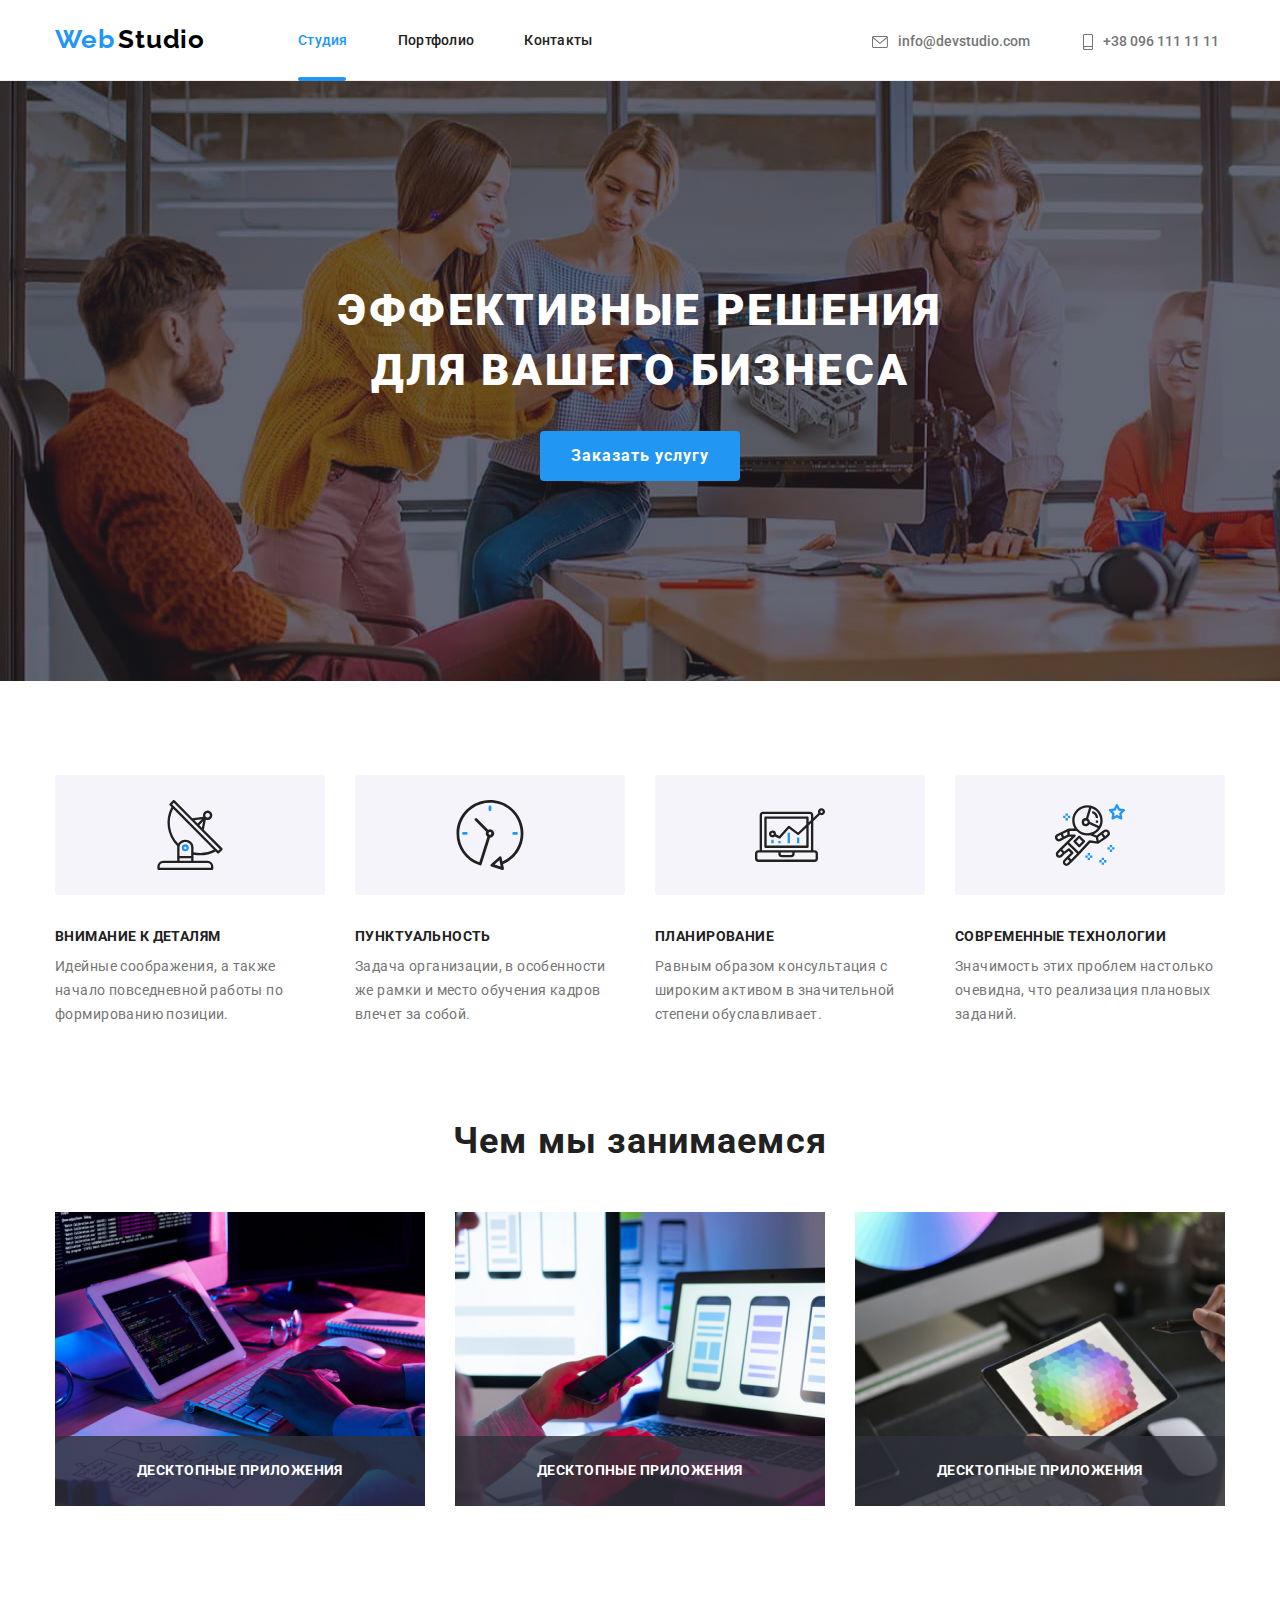
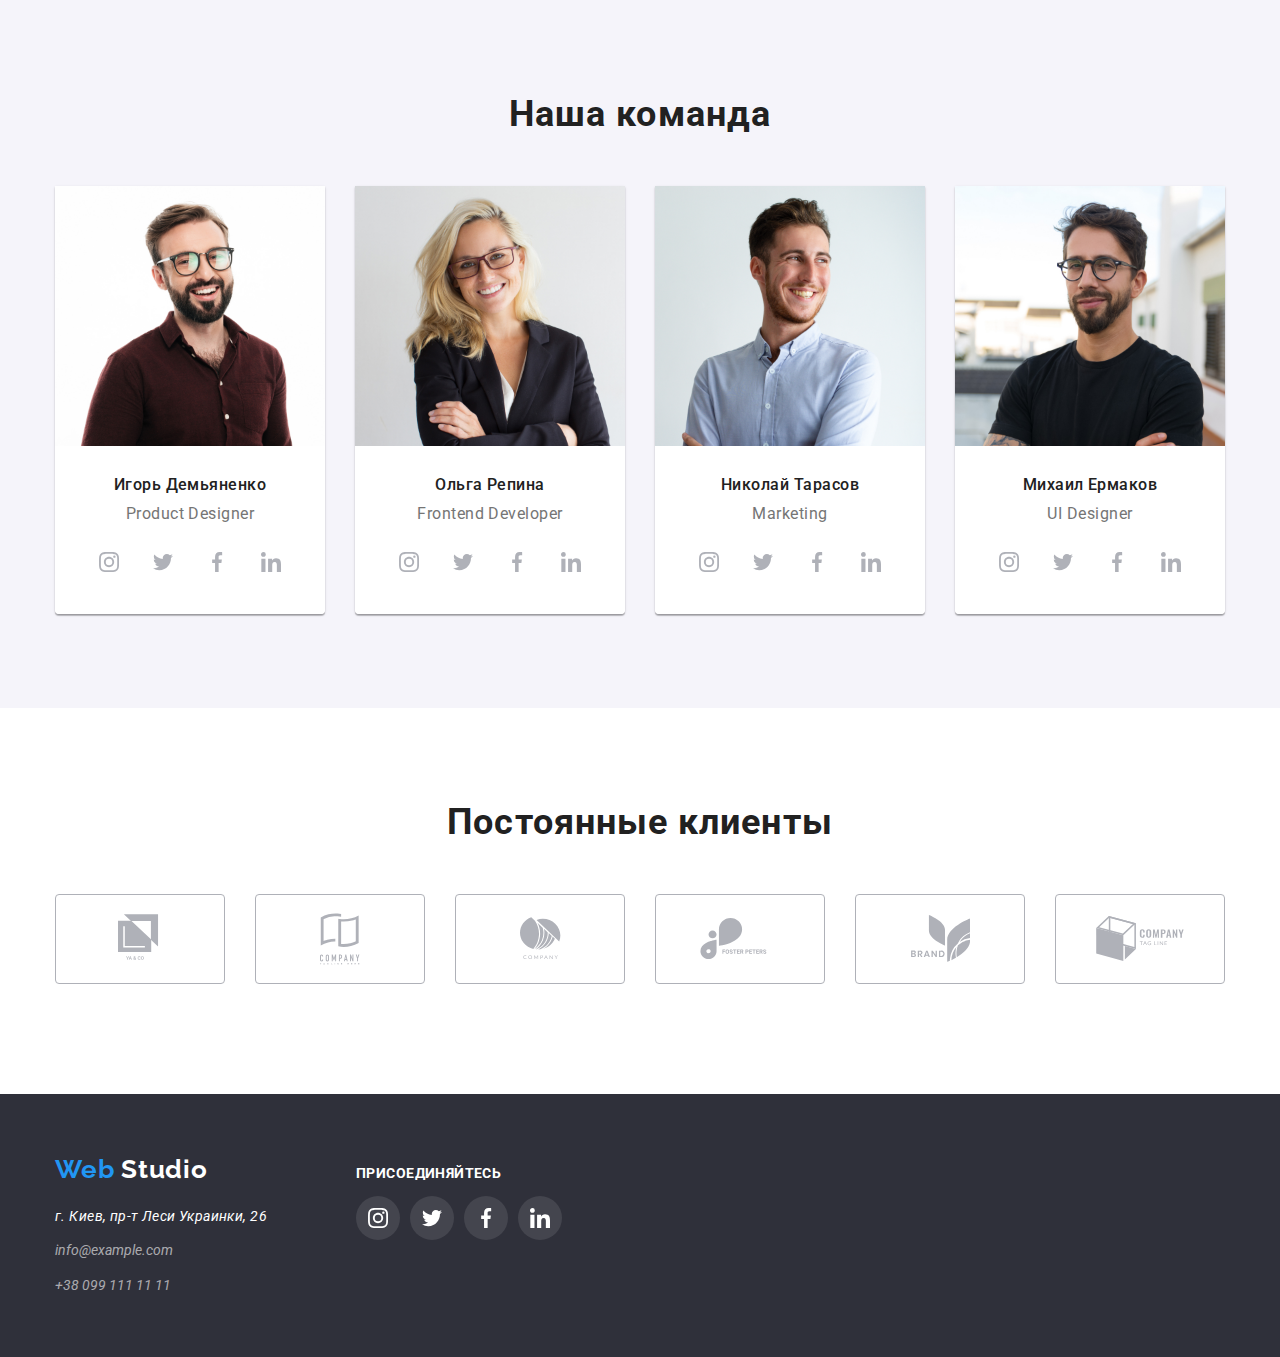
==== commit 1ba2bb8d: "studio_rev_1" ====
--- a/index.html
+++ b/index.html
@@ -1,118 +1,751 @@
 <!DOCTYPE html>
+
 <html lang="ru">
 
 <head>
+
     <meta charset="UTF-8">
     <meta http-equiv="X-UA-Compatible" content="IE=edge">
     <meta name="viewport" content="width=device-width, initial-scale=1.0">
+
     <title>WebStudio</title>
+
+    <link rel="stylesheet" href="https://cdnjs.cloudflare.com/ajax/libs/modern-normalize/0.2.0/modern-normalize.css"
+        integrity="sha512-oxqL25oMBPTFLK5OOR4U/Y//5oyc+3B8MJVTuGD2FLdyA+VXlhKMyQ7YjHNSI5+CLk0UdMLw1lV64dDuT1Batw=="
+        crossorigin="anonymous" />
+    <link rel="stylesheet" href="./CSS/styles.css">
+
+    <link rel="preconnect" href="https://fonts.gstatic.com">
+    <link href="https://fonts.googleapis.com/css2?family=Raleway:wght@700&family=Roboto:wght@400;500;700;900&display=swap" rel="stylesheet">
+
 </head>
 
 <body>
     <!-- Head site -->
-    <header>
-        <nav>
-            <a href=""> <span>Web</span> Studio</a>
-            <ul>
-                <li> <a href="">Студия</a> </li>
-                <li> <a href="">Портфолио</a></li>
-                <li> <a href="">Контакты</a> </li>
+    <header class="header-line">
+        
+        <div class="container nav-general" >
+
+            <nav class="nav-contetnt">
+
+                <a href="./index.html" class="logo-decor"> <span class="logo" >Web</span> <span class="logo-end">Studio</span> </a>
+
+                <ul class="nav-link list">
+
+                    <li class="item"> <a class="link-title-studio  link-title-col active" href="./index.html" >Студия</a> </li>
+
+                    <li class="item"> <a class="link-title-old link-title-col link-title-std-portfolio" href="./portfolio.html">Портфолио</a></li>
+
+                    <li class="item"> <a class="link-title-old link-title-col link-title-contacts" href="">Контакты</a> </li>
+
+                </ul>
+
+            </nav>
+
+            <!-- Contacts -->
+            <ul class="list contacts">
+
+                <li class="item item-contacts-mail">
+
+                    <a class="link-mail" href="mailto:nfo@devstudio.com"  >
+                        
+                        <svg class="link-mail-icon">
+
+                                <use href="./images/sprite.svg#icon-envelope" ></use>
+
+                        </svg>
+                        
+                        info@devstudio.com</a>
+
+                </li>
+
+                <li class="item item-contacts-phone">
+
+                    <a  class="link-phone" href="tel:+380961111111">
+                        
+                        <svg class="link-phone-icon">
+                        
+                            <use href="./images/sprite.svg#smartphone" ></use>
+                        
+                        </svg>
+                        
+                        +38 096 111 11 11</a>
+
+                </li>
             </ul>
-        </nav>
-
-        <!-- Contacts -->
-        <ul>
-            <li>
-                <a href="mailto:nfo@devstudio.com">info@devstudio.com</a>
-            </li>
-            <li>
-                <a href="tel:+380961111111">+38 0961111111</a>
-            </li>
-        </ul>
+
+        </div>
 
     </header>
+
     <!-- Main information -->
     <main>
-        <section>
-            <h1>ЭФФЕКТИВНЫЕ РЕШЕНИЯ ДЛЯ АШЕГО БИЗНЕСА </h1>
-            <input type="button" value="Заказать услугу">
+
+        <section class=" section title-hero-section" >
+
+            <div class="container container-hero">
+
+                <h1 class="title-hero">ЭФФЕКТИВНЫЕ РЕШЕНИЯ <br> ДЛЯ ВАШЕГО БИЗНЕСА </h1>
+
+                <button type="button" class="btn" data-modal-open>Заказать услугу</button>
+
+                <div class="backdrop is-hidden" data-modal>
+                
+                    <div class="modal">
+                
+                        <p>
+                            Lorem ipsum dolor sit amet consectetur adipisicing elit.
+                            Iusto qui consequuntur porro laboriosam, similique perspiciatis eveniet nisi,
+                            reprehenderit ex optio aspernatur sit eius voluptatem in? Officia rerum rem odit at.
+                            Lorem ipsum dolor sit amet consectetur adipisicing elit.
+                            Iusto qui consequuntur porro laboriosam, similique perspiciatis eveniet nisi,
+                            reprehenderit ex optio aspernatur sit eius voluptatem in? Officia rerum rem odit at.
+                        </p>
+                
+                        <button class="btn-modal" data-modal-close>Закрыть</button>
+                
+                    </div>
+                
+                </div>
+
+            </div>
+            
         </section>
 
         <!--our advantage  -->
-        <section>
-            <h2>Наши преимущества </h2>
-            <ul>
-                <li>
-                    <h3>Внимание к деталям</h3>
-                    <p>Идейные соображения, а также начало повседневной работы по формированию позиции.</p>
-                </li>
-                <li>
-                    <h3>Пунктуальность</h3>
-                    <p>Задача организации, в особенности же рамки и место обучения кадров влечет за собой.</p>
-                </li>
-                <li>
-                    <h3>Планирование</h3>
-                    <p>Равным образом консультация с широким активом в значительной степени обуславливает.</p>
-                </li>
-                <li>
-                    <h3>Современные технологии</h3>
-                    <p>Значимость этих проблем настолько очевидна, что реализация плановых заданий.</p>
-                </li>
-            </ul>
-            <!-- Our work -->
-            <h2>Чем мы занимаемся</h2>
-            <ul>
-                <li>
-                    <a href=""><img src="./images/img_work_1.jpg" alt="programming" width="370"></a>
-                </li>
-                <li>
-                    <a href=""><img src="./images/img_work_2.jpg" alt="programming mobile" width="370"></a>
-                </li>
-                <li>
-                    <a href=""><img src="./images/img_work_3.jpg" alt="drawing graphics" width="370"></a>
-                </li>
-
-            </ul>
+
+        <section class="section">
+            
+            <div  class="container">
+
+                <h2 class="hidden">Наши преимущества </h2>
+
+                <ul class="or-advatage  list">
+                    
+                    <li class="item icon-antena" >
+
+                        <h3>Внимание к деталям</h3>
+
+                        <p>Идейные соображения, а также начало повседневной работы по формированию позиции.</p>
+
+                    </li>
+
+                    <li class="item icon-cloc" >
+
+                        <h3>Пунктуальность</h3>
+                        
+                        <p>Задача организации, в особенности же рамки и место обучения кадров влечет за собой.</p>
+                   
+                    </li>
+
+                    <li class="item icon-diagram" >
+
+                        <h3>Планирование</h3>
+
+                        <p>Равным образом консультация с широким активом в значительной степени обуславливает.</p>
+                   
+                    </li>
+
+                    <li class="item icon-astronaut" >
+
+                        <h3>Современные технологии</h3>
+                        
+                        <p>Значимость этих проблем настолько очевидна, что реализация плановых заданий.</p>
+                   
+                    </li>
+
+                </ul>
+
+
+
+                                                        <!-- Our work -->
+
+                <h2 class="title-work" >Чем мы занимаемся</h2>
+
+                <ul class="link-work list">
+
+                    <li class="item" >
+
+                        <a href="" class="activ-work"  >
+                        
+                            <img class="img-work" src="./images/img_work_1.jpg" alt="programming" width="370">
+                           
+                            <div class="bg-bottom-work">
+                            
+                                <h3>Десктопные приложения</h3>
+                            
+                            </div>
+                        </a>
+                        
+                      
+
+                    </li>
+
+                    <li class="item" >
+
+                        <a href="" class="activ-work">
+                            <img src="./images/img_work_2.jpg" alt="programming mobile" width="370">
+                        
+                            <div class="bg-bottom-work">
+                            
+                                <h3>Десктопные приложения</h3>
+                            
+                            </div>
+                        
+                        </a>
+                        
+                        
+
+                    </li>
+
+                    <li class="item" >
+                    
+                        <a href="" class="activ-work">
+
+                            <img src="./images/img_work_3.jpg" alt="drawing graphics" width="370">
+
+                            <div class="bg-bottom-work">
+                            
+                                <h3>Десктопные приложения</h3>
+                            
+                            </div>
+                        </a>
+                        
+                        
+
+                    </li>
+
+                </ul>
+                
+            </div>
 
         </section>
-        <!-- Our team -->
-        <section>
-            <h2>Наша команда</h2>
-            <ul>
-                <li>
-                    <h3>Игорь Демьяненко</h3>
-                    <p>Product Designer</p>
-                    <img src="./images/person_team_Demyanenko.jpg" alt="Product Designer" width="270">
-                </li>
-                <li>
-                    <h3>Ольга Репина</h3>
-                    <p>Frontend Developer</p>
-                    <img src="./images/person_team_Repina.jpg" alt="Product Designer" width="270">
-                </li>
-                <li>
-                    <h3>Николай Тарасов</h3>
-                    <p>Marketing</p>
-                    <img src="./images/person_team_Tarasov.jpg" alt="Product Designer" width="270">
-                </li>
-                <li>
-                    <h3>Михаил Ермаков</h3>
-                    <p>UI Designer</p>
-                    <img src="./images/person_team_Ermakov.jpg" alt="Product Designer" width="270">
-                </li>
-            </ul>
-
+                                                 <!-- Our team -->
+        <section class="section  section-team" >
+
+            <div class="container">
+                
+                <h2 class="title-team">Наша команда</h2>
+
+                <ul class="title-team-name list">
+                
+                    <li class="item" >
+
+                        <img class="img-worker" src="./images/person_team_Demyanenko.jpg" alt="Игорь Демьяненко" width="270">
+
+                        <div class="advanae-name-prof" >
+
+                            <h3>Игорь Демьяненко</h3>
+                            
+                            <p>Product Designer</p>
+                            
+                            <ul class="list-social list">
+
+                                <li class="  item-soc-icon">
+
+                                    <a class="link-soc-icon" href="">
+
+                                        <svg class="social-icon" >
+                                        
+                                        <use href="./images/sprite.svg#icon-instagram-2"></use>
+                                        
+                                        </svg>
+
+                                    </a>
+
+                                </li>
+
+                                <li class="  item-soc-icon">
+                                
+                                    <a class="link-soc-icon" href="">
+                                
+                                        <svg class="social-icon">
+                                
+                                            <use href="./images/sprite.svg#icon-twitter-1"></use>
+                                
+                                        </svg>
+                                
+                                    </a>
+                                
+                                </li>
+
+                                <li class="  item-soc-icon">
+                                
+                                    <a class="link-soc-icon" href="">
+                                
+                                        <svg class="social-icon">
+                                
+                                            <use href="./images/sprite.svg#icon-facebook-1"></use>
+                                
+                                        </svg>
+                                
+                                    </a>
+                                
+                                </li>
+
+                                <li class=" item-soc-icon">
+                                
+                                    <a class="link-soc-icon" href="">
+                                
+                                        <svg class="social-icon">
+                                
+                                            <use href="./images/sprite.svg#icon-linkedin-1"></use>
+                                
+                                        </svg>
+                                
+                                    </a>
+                                
+                                </li>
+
+                            </ul>
+
+                        </div>
+                       
+                    </li>
+
+                    <li class="item" >
+
+                        <img class="img-worker" src="./images/person_team_Repina.jpg" alt="Ольга Репина" width="270">
+                        
+                        <div class="advanae-name-prof" >
+                            
+                            <h3>Ольга Репина</h3>
+                            
+                            <p>Frontend Developer</p>
+
+                            <ul class="list-social list">
+                            
+                                <li class="  item-soc-icon">
+                            
+                                    <a class="link-soc-icon" href="">
+                            
+                                        <svg class="social-icon">
+                            
+                                            <use href="./images/sprite.svg#icon-instagram-2"></use>
+                            
+                                        </svg>
+                            
+                                    </a>
+                            
+                                </li>
+                            
+                                <li class="  item-soc-icon">
+                            
+                                    <a class="link-soc-icon" href="">
+                            
+                                        <svg class="social-icon">
+                            
+                                            <use href="./images/sprite.svg#icon-twitter-1"></use>
+                        
+                                        </svg>
+                            
+                                    </a>
+                            
+                                </li>
+                            
+                                <li class="  item-soc-icon">
+                            
+                                    <a class="link-soc-icon" href="">
+                            
+                                        <svg class="social-icon">
+                            
+                                            <use href="./images/sprite.svg#icon-facebook-1"></use>
+                            
+                                        </svg>
+                            
+                                    </a>
+                            
+                                </li>
+                            
+                                <li class=" item-soc-icon">
+                            
+                                    <a class="link-soc-icon" href="">
+                            
+                                        <svg class="social-icon">
+                            
+                                            <use href="./images/sprite.svg#icon-linkedin-1"></use>
+                            
+                                        </svg>
+                            
+                                    </a>
+                            
+                                </li>
+                            
+                            </ul>
+                            
+                        </div>
+                        
+                    </li>
+
+                    <li class="item" >
+
+                        <img class="img-worker" src="./images/person_team_Tarasov.jpg" alt="Николай Тарасов" width="270">
+
+                        <div class="advanae-name-prof" >
+
+                            <h3>Николай Тарасов</h3>
+                            
+                            <p>Marketing</p>
+                            
+                            <ul class="list-social list">
+                            
+                                <li class="  item-soc-icon">
+                            
+                                    <a class="link-soc-icon" href="">
+                            
+                                        <svg class="social-icon">
+                            
+                                            <use href="./images/sprite.svg#icon-instagram-2"></use>
+                            
+                                        </svg>
+                            
+                                    </a>
+                            
+                                </li>
+                            
+                                <li class="  item-soc-icon">
+                            
+                                    <a class="link-soc-icon" href="">
+                            
+                                        <svg class="social-icon">
+                            
+                                            <use href="./images/sprite.svg#icon-twitter-1"></use>
+                            
+                                        </svg>
+                            
+                                    </a>
+                            
+                                </li>
+                            
+                                <li class="  item-soc-icon">
+                            
+                                    <a class="link-soc-icon" href="">
+                            
+                                        <svg class="social-icon">
+                            
+                                            <use href="./images/sprite.svg#icon-facebook-1"></use>
+                            
+                                        </svg>
+                            
+                                    </a>
+                            
+                                </li>
+                            
+                                <li class=" item-soc-icon">
+                            
+                                    <a class="link-soc-icon" href="">
+                            
+                                        <svg class="social-icon">
+                            
+                                            <use href="./images/sprite.svg#icon-linkedin-1"></use>
+                            
+                                        </svg>
+                            
+                                    </a>
+                            
+                                </li>
+                            
+                            </ul>
+
+                        </div>
+                       
+                
+                    </li>
+
+                    <li class="item" >
+
+                        <img class="img-worker" src="./images/person_team_Ermakov.jpg" alt="Михаил Ермаков" width="270">
+
+                        <div class="advanae-name-prof" >
+
+                            <h3>Михаил Ермаков</h3>
+                            
+                            <p>UI Designer</p>
+
+                            <ul class="list-social list">
+                            
+                                <li class="  item-soc-icon">
+                            
+                                    <a class="link-soc-icon" href="">
+                            
+                                        <svg class="social-icon">
+                            
+                                            <use href="./images/sprite.svg#icon-instagram-2"></use>
+                            
+                                        </svg>
+                            
+                                    </a>
+                            
+                                </li>
+                            
+                                <li class="  item-soc-icon">
+                            
+                                    <a class="link-soc-icon" href="">
+                            
+                                        <svg class="social-icon">
+                            
+                                            <use href="./images/sprite.svg#icon-twitter-1"></use>
+                            
+                                        </svg>
+                            
+                                    </a>
+                            
+                                </li>
+                            
+                                <li class="  item-soc-icon">
+                            
+                                    <a class="link-soc-icon" href="">
+                            
+                                        <svg class="social-icon">
+                            
+                                            <use href="./images/sprite.svg#icon-facebook-1"></use>
+                            
+                                        </svg>
+                            
+                                    </a>
+                            
+                                </li>
+                            
+                                <li class=" item-soc-icon">
+                            
+                                    <a class="link-soc-icon" href="">
+                            
+                                        <svg class="social-icon">
+                            
+                                            <use href="./images/sprite.svg#icon-linkedin-1"></use>
+                            
+                                        </svg>
+                            
+                                    </a>
+                            
+                                </li>
+                            
+                            </ul>
+
+                        </div>
+                       
+                    </li>
+
+                </ul>
+
+            </div>
+          
         </section>
 
+            <!-- Section-client -->
+
+        <section class="section section-client">
+
+            <div class="container">
+
+               <h2 class="title-clients">Постоянные клиенты</h2> 
+
+                <ul class=" list-company list">
+
+                    <li class="item-company">
+
+                        <a  class="link-company" href="">
+
+                            <svg class="icon-company-1">
+                                   
+                                <use href="./images/sprite.svg#icon-logo-1" ></use>
+
+                            </svg>
+
+
+                        </a>
+                        
+                    </li>
+                    
+                    <li class="item-company">
+                    
+                        <a class="link-company" href="">
+                    
+                            <svg class="icon-company-2">
+                    
+                                <use href="./images/sprite.svg#icon-logo-2"></use>
+                    
+                            </svg>
+                    
+                    
+                        </a>
+                    
+                    </li>
+
+                    <li class="item-company">
+                
+                         <a class="link-company" href="">
+                
+                            <svg class="icon-company-3">
+                    
+                                <use href="./images/sprite.svg#icon-logo-3"></use>
+                    
+                            </svg>
+                    
+                    
+                        </a>
+                    
+                    </li>
+
+                    <li class="item-company">
+                    
+                        <a class="link-company" href="">
+                    
+                            <svg class="icon-company-4">
+                    
+                                <use href="./images/sprite.svg#icon-logo-4"></use>
+                    
+                            </svg>
+                    
+                    
+                        </a>
+                    
+                    </li>
+
+                    <li class="item-company">
+                    
+                        <a class="link-company" href="">
+                    
+                            <svg class="icon-company-5">
+                    
+                                <use href="./images/sprite.svg#icon-logo-5"></use>
+                    
+                            </svg>
+                    
+                    
+                        </a>
+                    
+                    </li>
+
+                    <li class="item-company">
+                    
+                        <a class="link-company" href="">
+                    
+                            <svg class="icon-company-6">
+                    
+                                <use href="./images/sprite.svg#icon-logo-6"></use>
+                    
+                            </svg>
+                                        
+                        </a>
+                    
+                    </li>
+                    
+                </ul>
+                
+            </div>
+
+        </section>
+        
     </main>
     <!--Contacts  -->
-    <footer>
-        <a href=""> <span>Web</span><span>Studio</span> </a>
-        <address>
-            г. Киев, пр-т Леси Украинки, 26
-            <a href="ailto:info@example.com">info@example.com</a>
-            <a href="tel:+380991111111">+380991111111</a>
-        </address>
+    <footer class="foot-color-fonts footer-section">
+
+        <div class="container container-footer ">
+
+            <div class="group-footer">
+
+                <a class="logo-footer-oll" href="/index.html"> <span class="logo">Web</span> <span class="logo-footer">Studio</span></a>
+            
+                <address class="title-ftr-adrs">
+                
+                    <a class="link-adr-footer" href="https://goo.gl/maps/9zNPGxBskTTP5fms5" target="_blank">г. Киев, пр-т Леси Украинки, 26</a>
+
+                    <ul class="footer-contacts-list   list">
+
+                        <li class="item">
+                            
+                            <a class="link-mail-footer" href="ailto:info@example.com">info@example.com</a>
+
+                        </li>
+
+                        <li class="item">
+                                                    
+                            <a class="link-phone-footer" href="tel:+380991111111">+38 099 111 11 11</a>
+
+                        </li>
+                    </ul>
+
+            
+                </address>
+            
+            </div>
+
+            <div class="container-social">
+            
+                <h3 class="title-link-ftr">присоединяйтесь</h3>
+            
+                <ul class=" list-link-ftr  list">
+            
+                    <li class=" item-link-ftr">
+            
+                        <a class="link-ftr" href="">
+            
+                            <svg class="icon-soc-ftr">
+            
+                                <use href="./images/sprite.svg#icon-instagram-2"></use>
+            
+                            </svg>
+            
+                        </a>
+            
+                    </li>
+            
+                    <li class=" item-link-ftr">
+            
+                        <a class="link-ftr" href="">
+            
+                            <svg class="icon-soc-ftr">
+            
+                                <use href="./images/sprite.svg#icon-twitter-1"></use>
+            
+                            </svg>
+            
+                        </a>
+            
+                    </li>
+            
+                    <li class=" item-link-ftr">
+            
+                        <a class="link-ftr" href="">
+            
+                            <svg class="icon-soc-ftr">
+            
+                                <use href="./images/sprite.svg#icon-facebook-1"></use>
+            
+                            </svg>
+            
+                        </a>
+            
+                    </li>
+            
+                    <li class=" item-link-ftr">
+            
+                        <a class="link-ftr" href="">
+            
+                            <svg class="icon-soc-ftr">
+            
+                                <use href="./images/sprite.svg#icon-linkedin-1"></use>
+            
+                            </svg>
+            
+                        </a>
+            
+                    </li>
+            
+                </ul>
+            
+            </div>
+
+
+        </div>
+
+        
+        
     </footer>
+
+    <script src="./js/modal.js"></script>
+
 </body>
 
-</html>+</html>
--- a/CSS/styles.css
+++ b/CSS/styles.css
@@ -0,0 +1,1056 @@
+html {
+  box-sizing: border-box;
+}
+
+body {
+  font-family: 'Roboto', sans-serif;
+  font-style: normal;
+  font-weight: 400;
+  color: #757575;
+  margin: 0;
+}
+
+*,
+*::after,
+*::before {
+  box-sizing: inherit;
+}
+
+h1,
+h2,
+h3,
+p {
+  margin-top: 0;
+}
+
+.list {
+  list-style: none;
+  margin-left: 0px;
+  margin-top: 0px;
+  padding-left: 0px;
+}
+
+/* li {
+  list-style: none;
+} */
+
+img {
+  display: block;
+  max-width: 100%;
+  height: auto;
+}
+
+:root {
+  --text-general-top: 'Roboto', sans-serif;
+  --prymory-text-color: #757575;
+  --title-text-color: #212121;
+  --whiet-text-color: #ffffff;
+  --hover-focus-color: #2196f3;
+  --black-text-color: #000000;
+  --background-fone: #2f303a;
+  --grid-set: 2;
+  --transition-transform: transform 250ms cubic-bezier(0.4, 0, 0.2, 1);
+  --transition-oll: 250ms cubic-bezier(0.4, 0, 0.2, 1);
+}
+
+.section {
+  width: auto;
+  padding-top: 94px;
+  padding-bottom: 94px;
+}
+
+.container {
+  width: 1200px;
+  padding-left: 15px;
+  padding-right: 15px;
+  margin-left: auto;
+  margin-right: auto;
+}
+
+/* title Heade */
+.header-line {
+  position: relative;
+
+  background-color: #ffffff;
+  border-bottom: 1px solid #ececec;
+}
+
+/* Logotip Link  and NAV*/
+
+.nav-general {
+  display: flex;
+  align-items: baseline;
+  justify-content: space-between;
+  padding-top: 24px;
+  padding-bottom: 25px;
+}
+
+.nav-contetnt {
+  display: flex;
+  align-items: center;
+}
+
+.nav-link {
+  display: flex;
+  margin-bottom: 0px;
+}
+
+.nav-link .item:not(:last-child) {
+  margin-right: 50px;
+}
+
+.logo {
+  font-family: 'Raleway', sans-serif;
+  font-style: normal;
+  font-weight: 700;
+  font-size: 26px;
+  line-height: 1.2;
+  color: var(--hover-focus-color);
+  letter-spacing: 0.03em;
+}
+
+.logo-end {
+  font-family: 'Raleway', sans-serif;
+  font-style: normal;
+  font-weight: bold;
+  font-size: 26px;
+  line-height: 1.2;
+  color: var(--black-text-color);
+  letter-spacing: 0.03em;
+}
+.logo-decor {
+  display: block;
+  text-decoration: none;
+  margin-right: 93px;
+}
+
+.header-line .link-title-studio::after {
+  display: flex;
+  position: absolute;
+  background-image: url(../images/heder_std.svg);
+  content: '';
+  width: 48px;
+  height: 4px;
+  margin-top: 28px;
+}
+
+.header-line .link-title-contacts::after {
+  display: flex;
+  position: absolute;
+  background-image: url(../images/heder_contacts.svg);
+  content: '';
+  width: 68px;
+  height: 4px;
+  margin-top: 28px;
+  transform: scaleX(0);
+  transition: var(--transition-transform);
+}
+
+.header-line .link-title-std-portfolio::after {
+  display: flex;
+  position: absolute;
+  background-image: url(../images/heder_portfolio.svg);
+  content: '';
+  width: 77px;
+  height: 4px;
+  margin-top: 28px;
+
+  transform: scaleX(0);
+  transition: var(--transition-transform);
+}
+
+/* .header-line .link-title-prt-studio:focus:after,
+.header-line .link-title-prt-studio:hover:after {
+  transform: scaleX(1);
+} */
+.header-line .link-title-prt-studio:hover:after,
+.header-line .link-title-prt-studio:focus:after,
+.header-line .link-title-contacts:hover:after,
+.header-line .link-title-contacts:focus:after,
+.header-line .link-title-std-portfolio:hover:after,
+.header-line .link-title-std-portfolio:focus:after {
+  transform: scaleX(1);
+}
+
+.header-line .link-title-portfolio::after {
+  display: flex;
+  position: absolute;
+  background-image: url(../images/heder_portfolio.svg);
+  content: '';
+  width: 77px;
+  height: 4px;
+  margin-top: 28px;
+}
+
+.header-line .link-title-prt-studio::after {
+  display: flex;
+  position: absolute;
+  background-image: url(../images/heder_std.svg);
+  content: '';
+  width: 48px;
+  height: 4px;
+  margin-top: 28px;
+  transform: scaleX(0);
+  transition: var(--transition-transform);
+}
+
+.link-title-col {
+  padding-top: 20px;
+  padding-bottom: 31px;
+
+  font-weight: 500;
+  font-size: 14px;
+  line-height: 1.14;
+  letter-spacing: 0.02em;
+  text-decoration: none;
+  color: var(--title-text-color);
+}
+li .active {
+  color: var(--hover-focus-color);
+}
+/* contacts general link*/
+
+.contacts {
+  display: flex;
+  align-items: center;
+  margin-bottom: 0px;
+  height: 16px;
+}
+
+.contacts .item:not(:last-child) {
+  margin-right: 50px;
+}
+
+.link-mail,
+.link-phone {
+  padding-top: 20px;
+  padding-bottom: 20px;
+
+  font-weight: 500;
+  font-size: 14px;
+  line-height: 1.14;
+  text-decoration: none;
+  color: var(--prymory-text-color);
+
+  transition: color var(--transition-oll);
+}
+
+.link-phone:hover,
+.link-phone:focus,
+.link-mail:hover,
+.link-mail:focus,
+.link-title-col:hover,
+.link-title-col:focus {
+  color: var(--hover-focus-color);
+}
+
+.item-contacts-mail {
+  width: 161px;
+}
+
+.link-mail {
+  display: flex;
+  align-items: center;
+  width: 100%;
+}
+
+.link-mail-icon {
+  width: 16px;
+  height: 12px;
+  margin-right: 10px;
+  background-color: #ffffff;
+  fill: currentColor;
+}
+
+.item-contacts-phone {
+  width: 142px;
+}
+
+.link-phone {
+  display: flex;
+  align-items: center;
+  width: 100%;
+}
+
+.link-phone-icon {
+  width: 10px;
+  height: 16px;
+  margin-right: 10px;
+  background-color: #ffffff;
+  fill: currentColor;
+}
+
+/* Infirmation */
+
+.title-hero {
+  margin-top: 106px;
+  margin-bottom: 30px;
+
+  font-weight: 900;
+  font-size: 44px;
+  line-height: 1.36;
+  letter-spacing: 0.06em;
+  text-transform: uppercase;
+  color: var(--whiet-text-color);
+}
+
+.title-hero-section {
+  max-width: 1600px;
+  margin-left: auto;
+  margin-right: auto;
+  background-color: #c4c4c4;
+  background-image: linear-gradient(
+      to right,
+      rgba(47, 48, 58, 0.4),
+      rgba(47, 48, 58, 0.4)
+    ),
+    url(../images/hero_img.jpg);
+  background-repeat: no-repeat;
+}
+.container-hero {
+  text-align: center;
+}
+.btn {
+  width: 200px;
+  height: 50px;
+  left: 700px;
+  top: 430px;
+  background: #2196f3;
+  cursor: pointer;
+  margin-bottom: 106px;
+  border-radius: 4px;
+
+  font-family: inherit;
+  font-weight: 700;
+  font-size: 16px;
+  line-height: 1.87;
+  align-items: center;
+  text-align: center;
+  letter-spacing: 0.06em;
+  color: var(--whiet-text-color);
+  border: 0;
+
+  transition: box-shadow var(--transition-oll), background var(--transition-oll);
+}
+
+.btn:hover,
+.btn:focus {
+  box-shadow: 0px 4px 4px rgba(0, 0, 0, 0.15);
+  background: #188ce8;
+}
+
+/* Our advantage */
+.hidden {
+  display: none;
+}
+
+.or-advatage {
+  display: flex;
+  margin-bottom: 94px;
+}
+
+.or-advatage .item:not(:last-child) {
+  margin-right: 30px;
+}
+
+.or-advatage .icon-antena::before {
+  display: inline-block;
+  content: '';
+  width: 270px;
+  height: 120px;
+  background-image: url(../images/antenna.svg);
+  background-position: center;
+  background-repeat: no-repeat;
+  background-color: #f5f4fa;
+  border-radius: 4px;
+
+  margin-bottom: 30px;
+}
+
+.or-advatage .icon-cloc::before {
+  display: inline-block;
+  content: '';
+  width: 270px;
+  height: 120px;
+  background-image: url(../images/clock.svg);
+  background-position: center;
+  background-repeat: no-repeat;
+  background-color: #f5f4fa;
+  border-radius: 4px;
+
+  margin-bottom: 30px;
+}
+
+.or-advatage .icon-diagram::before {
+  display: inline-block;
+  content: '';
+  width: 270px;
+  height: 120px;
+  background-image: url(../images/diagram.svg);
+  background-position: center;
+  background-repeat: no-repeat;
+  background-color: #f5f4fa;
+  border-radius: 4px;
+
+  margin-bottom: 30px;
+}
+
+.or-advatage .icon-astronaut::before {
+  display: inline-block;
+  content: '';
+  width: 270px;
+  height: 120px;
+  background-image: url(../images/astronaut.svg);
+  background-position: center;
+  background-repeat: no-repeat;
+  background-color: #f5f4fa;
+  border-radius: 4px;
+
+  margin-bottom: 30px;
+}
+
+.or-advatage h3 {
+  margin-bottom: 10px;
+
+  font-weight: 700;
+  font-size: 14px;
+  line-height: 1.14;
+  letter-spacing: 0.03em;
+  text-transform: uppercase;
+  color: var(--title-text-color);
+}
+
+.or-advatage p {
+  margin-bottom: 0px;
+
+  font-size: 14px;
+  line-height: 1.71;
+  letter-spacing: 0.03em;
+
+  color: var(--prymory-text-color);
+}
+
+/* <!-- Our work --> */
+
+.title-work {
+  margin-bottom: 50px;
+
+  font-weight: 700;
+  font-size: 36px;
+  line-height: 1.16;
+  text-align: center;
+  letter-spacing: 0.03em;
+  color: var(--title-text-color);
+}
+
+.link-work {
+  display: flex;
+  margin-bottom: 0px;
+}
+
+.link-work .item:not(:last-child) {
+  margin-right: 30px;
+}
+
+.activ-work {
+  display: block;
+  position: relative;
+  z-index: 1;
+  /* transition: var(--transition-transform); */
+}
+
+.bg-bottom-work {
+  position: absolute;
+
+  bottom: 0;
+
+  display: flex;
+  justify-content: center;
+  align-items: center;
+  background-image: linear-gradient(
+    to right,
+    rgba(47, 48, 58, 0.8),
+    rgba(47, 48, 58, 0.8)
+  );
+
+  width: 370px;
+  height: 70px;
+}
+.bg-bottom-work h3 {
+  margin-bottom: 0;
+
+  font-weight: 700;
+  font-size: 14px;
+  line-height: 1.14;
+  text-align: center;
+  letter-spacing: 0.03em;
+  text-transform: uppercase;
+
+  color: var(--whiet-text-color);
+}
+
+/* <!-- Our team --> */
+.section-team {
+  width: auto;
+  background-color: #f5f4fa;
+}
+
+.title-team {
+  margin-bottom: 50px;
+
+  font-weight: 700;
+  font-size: 36px;
+  line-height: 1.16;
+  text-align: center;
+  letter-spacing: 0.03em;
+  color: var(--title-text-color);
+}
+
+.title-team-name {
+  display: flex;
+  margin-bottom: 0px;
+}
+
+.title-team-name .item {
+  box-shadow: 0px 1px 3px rgba(0, 0, 0, 0.12), 0px 1px 1px rgba(0, 0, 0, 0.14),
+    0px 2px 1px rgba(0, 0, 0, 0.2);
+  border-radius: 0px 0px 4px 4px;
+}
+
+.title-team-name .item:not(:last-child) {
+  margin-right: 30px;
+}
+
+.advanae-name-prof {
+  padding-top: 30px;
+  padding-bottom: 30px;
+  background-color: #ffffff;
+  border-radius: inherit;
+}
+
+.list-social {
+  display: flex;
+  justify-content: center;
+}
+
+.list-social .item-soc-icon:not(:last-child) {
+  margin-right: 10px;
+}
+
+.list-social .item-soc-icon {
+  width: 44px;
+  height: 44px;
+  border-radius: 50%;
+}
+
+.link-soc-icon {
+  display: flex;
+  justify-content: center;
+  align-items: center;
+  width: 100%;
+  height: 100%;
+  border-radius: inherit;
+  background-color: #ffffff;
+  fill: #afb1b8;
+
+  transform: scale(1);
+  transition: var(--transition-transform);
+}
+
+.link-soc-icon:hover,
+.link-soc-icon:focus {
+  fill: #ffffff;
+  background-color: var(--hover-focus-color);
+  transform: scale(1.15);
+}
+
+.social-icon {
+  width: 20px;
+  height: 20px;
+}
+
+/* .link-soc-icon:hover {
+  fill: var(--hover-focus-color);
+} */
+
+.title-team-name h3 {
+  margin-bottom: 10px;
+
+  font-weight: 500;
+  font-size: 16px;
+  line-height: 1.18;
+  text-align: center;
+  letter-spacing: 0.03em;
+  color: var(--title-text-color);
+}
+
+.title-team-name p {
+  margin-bottom: 0px;
+  font-size: 16px;
+  line-height: 1.18;
+  text-align: center;
+  letter-spacing: 0.03em;
+  color: var(--prymory-text-color);
+  margin-bottom: 16px;
+}
+/* Regular-client section */
+
+.title-clients {
+  margin-bottom: 50px;
+
+  font-weight: 700;
+  font-size: 36px;
+  line-height: 1.16;
+  text-align: center;
+  letter-spacing: 0.03em;
+  color: var(--title-text-color);
+}
+
+.list-company {
+  display: flex;
+  margin-top: -30px;
+  margin-left: -30px;
+}
+
+.list-company .item-company {
+  flex-basis: calc(100% - 30px * var(--grid-set) / var(--grid-set));
+  margin-left: 30px;
+  margin-top: 30px;
+}
+
+.item-company {
+  --grid-set: 6;
+}
+
+.item-company {
+  width: 170px;
+  height: 90px;
+}
+
+.link-company {
+  display: flex;
+  justify-content: center;
+  align-items: center;
+  width: 100%;
+  height: 100%;
+  border-radius: 4px;
+  border: 1px solid #afb1b8;
+  fill: #afb1b8;
+
+  transition: fill var(--transition-oll), border var(--transition-oll);
+}
+
+.link-company:hover,
+.link-company:focus {
+  fill: var(--hover-focus-color);
+  border: 1px solid var(--hover-focus-color);
+}
+/* .link-company:hover,
+.link-company:focus {
+  fill: var(--hover-focus-color);
+} */
+
+.icon-company-1 {
+  width: 44.27px;
+  height: 49.23px;
+}
+
+.icon-company-2 {
+  width: 40px;
+  height: 52px;
+}
+.icon-company-3 {
+  width: 41px;
+  height: 42.6px;
+}
+.icon-company-4 {
+  width: 79.66px;
+  height: 42.02px;
+}
+.icon-company-5 {
+  width: 59px;
+  height: 47px;
+}
+.icon-company-6 {
+  width: 88.48px;
+  height: 45.44px;
+}
+/* Contacs footer */
+/* .foot-color-fonts */
+
+/* .footer-section {
+  display: flex;
+} */
+
+.container-footer {
+  display: flex;
+  padding-top: 60px;
+  padding-bottom: 60px;
+}
+
+.group-footer {
+  margin-right: 70px;
+}
+
+.container-social {
+  margin-top: 12px;
+}
+
+.foot-color-fonts {
+  width: auto;
+  background-color: var(--background-fone);
+  margin-top: 0px;
+}
+
+.logo-footer-oll {
+  display: block;
+  max-width: 155px;
+  margin-bottom: 20px;
+
+  font-family: 'Raleway', sans-serif;
+  font-style: normal;
+  font-weight: 700;
+  font-size: 26px;
+  line-height: 1.2;
+  letter-spacing: 0.03em;
+  text-decoration: none;
+}
+
+.logo-footer {
+  color: var(--whiet-text-color);
+}
+
+.title-ftr-adrs {
+  display: inline-block;
+  width: 231px;
+}
+
+.link-phone-footer,
+.link-mail-footer {
+  /* padding-top: 20px;
+  padding-bottom: 20px; */
+  font-weight: normal;
+  font-size: 14px;
+  line-height: 24px;
+
+  color: rgba(255, 255, 255, 0.6);
+  text-decoration: none;
+
+  transition: color var(--transition-oll);
+}
+
+.link-adr-footer {
+  display: inline-flex;
+  width: 231px;
+  margin-bottom: 9px;
+
+  font-size: 14px;
+  line-height: 1.71;
+  letter-spacing: 0.03em;
+  color: var(--whiet-text-color);
+  text-decoration: none;
+
+  transition: color var(--transition-oll);
+}
+
+.footer-contacts-list {
+  display: block;
+  margin-bottom: 0px;
+  width: 231px;
+  margin-right: 0;
+}
+
+.footer-contacts-list .item:not(:last-child) {
+  margin-bottom: 11px;
+}
+
+.link-adr-footer:hover,
+.link-adr-footer:focus,
+.link-phone-footer:hover,
+.link-phone-footer:focus,
+.link-mail-footer:hover,
+.link-mail-footer:focus {
+  color: var(--hover-focus-color);
+}
+
+.title-link-ftr {
+  max-width: 20px;
+
+  font-weight: 700;
+  font-size: 14px;
+  line-height: 1.14;
+  letter-spacing: 0.03em;
+  text-transform: uppercase;
+  color: var(--whiet-text-color);
+}
+.list-link-ftr {
+  display: flex;
+}
+
+.list-link-ftr .item-link-ftr:not(:last-child) {
+  margin-right: 10px;
+}
+
+.item-link-ftr {
+  width: 44px;
+  height: 44px;
+
+  border-radius: 50%;
+  transform: scale(1);
+  transition: var(--transition-transform);
+}
+
+.link-ftr {
+  display: flex;
+  justify-content: center;
+  align-items: center;
+  width: 100%;
+  height: 100%;
+  border-radius: inherit;
+  background-color: rgba(255, 255, 255, 0.1);
+}
+
+.icon-soc-ftr {
+  width: 20px;
+  height: 20px;
+  fill: white;
+}
+
+.item-link-ftr:hover,
+.item-link-ftr:focus {
+  background-color: var(--hover-focus-color);
+  transform: scale(1.15);
+}
+
+/* PORTFOLIO */
+
+/* batton-oll */
+.radio-btn {
+  display: flex;
+  margin-bottom: 34px;
+  justify-content: center;
+}
+
+.radio-btn .item:not(:last-child) {
+  margin-right: 10px;
+}
+
+.radio-btn-oll {
+  font-family: inherit;
+  font-weight: 500;
+  font-size: 16px;
+  line-height: 1.62;
+  text-align: center;
+  letter-spacing: 0.03em;
+
+  color: var(--whiet-text-color);
+  /* color: var(--title-text-color); */
+
+  width: 73px;
+  height: 38px;
+  left: 495px;
+  top: 174px;
+  /* background: #f5f4fa; */
+  background: #2196f3;
+  border-radius: 4px;
+  border: 0;
+  cursor: pointer;
+}
+
+.radio-btn-oll:hover,
+.radio-btn-oll:focus {
+  box-shadow: 0px 3px 1px rgba(0, 0, 0, 0.1), 0px 1px 2px rgba(0, 0, 0, 0.08),
+    0px 2px 2px rgba(0, 0, 0, 0.12);
+  /* color: var(--whiet-text-color); */
+}
+
+.btn-oll {
+  background-color: #f5f4fa;
+  border-radius: 4px;
+  border: 0;
+  cursor: pointer;
+
+  font-family: inherit;
+  font-weight: 500;
+  font-size: 16px;
+  line-height: 1.62;
+  text-align: center;
+  letter-spacing: 0.03em;
+  color: var(--title-text-color);
+
+  transition: box-shadow var(--transition-oll),
+    background-color var(--transition-oll), color var(--transition-oll);
+}
+
+.btn-oll:hover,
+.btn-oll:focus {
+  box-shadow: 0px 3px 1px rgba(0, 0, 0, 0.1), 0px 1px 2px rgba(0, 0, 0, 0.08),
+    0px 2px 2px rgba(0, 0, 0, 0.12);
+  background: #2196f3;
+  color: var(--whiet-text-color);
+}
+
+/* BTN-WEB */
+
+.radio-btn-web {
+  width: 128px;
+  height: 38px;
+  left: 576px;
+  top: 174px;
+}
+
+/* .radio-btn-web:hover,
+.radio-btn-web:focus {
+  box-shadow: 0px 3px 1px rgba(0, 0, 0, 0.1), 0px 1px 2px rgba(0, 0, 0, 0.08),
+    0px 2px 2px rgba(0, 0, 0, 0.12);
+  background-color: #2196f3;
+  color: var(--whiet-text-color);
+} */
+
+/* GADGETS */
+.radio-btn-gadgets {
+  width: 145px;
+  height: 38px;
+  left: 712px;
+  top: 174px;
+}
+
+/* DISIGNE */
+
+.radio-btn-disign {
+  width: 103px;
+  height: 38px;
+  left: 865px;
+  top: 174px;
+}
+
+/* .radio-btn-disign:hover,
+.radio-btn-disign:focus {
+  box-shadow: 0px 3px 1px rgba(0, 0, 0, 0.1), 0px 1px 2px rgba(0, 0, 0, 0.08),
+    0px 2px 2px rgba(0, 0, 0, 0.12);
+  background: #2196f3;
+  color: var(--whiet-text-color);
+} */
+
+/* MARKETING */
+
+.radio-btn-marketing {
+  width: 130px;
+  height: 38px;
+  left: 976px;
+  top: 174px;
+}
+
+/* .radio-btn-marketing:hover,
+.radio-btn-marketing:focus {
+  box-shadow: 0px 3px 1px rgba(0, 0, 0, 0.1), 0px 1px 2px rgba(0, 0, 0, 0.08),
+    0px 2px 2px rgba(0, 0, 0, 0.12);
+  background: #2196f3;
+  color: var(--whiet-text-color);
+} */
+
+/* MAIN  INFORMATION*/
+
+.main-projects {
+  display: flex;
+  flex-flow: wrap;
+  margin-bottom: 0px;
+}
+/* .main-projects .item:focus, */
+.main-projects .item:hover {
+  box-shadow: 0px 1px 1px rgba(0, 0, 0, 0.12), 0px 4px 4px rgba(0, 0, 0, 0.06),
+    1px 4px 6px rgba(0, 0, 0, 0.16);
+}
+
+.main-projects .item:not(:nth-child(3n + 3)) {
+  margin-right: 30px;
+}
+
+.main-projects .item:not(:nth-last-child(-n + 3)) {
+  margin-bottom: 30px;
+}
+
+.name-progects {
+  padding-left: 24px;
+  padding-right: 24px;
+  padding-bottom: 20px;
+  padding-top: 20px;
+  background-color: #ffffff;
+  /* box-shadow: 0px 1px 3px rgba(0, 0, 0, 0.12), 0px 1px 1px rgba(0, 0, 0, 0.14),
+    0px 2px 1px rgba(0, 0, 0, 0.2);
+  border-radius: 0px 0px 4px 4px; */
+  border-bottom: 1px solid #eeeeee;
+  border-left: 1px solid #eeeeee;
+  border-right: 1px solid #eeeeee;
+}
+
+.main-projects h2 {
+  font-weight: 700;
+  font-size: 18px;
+  line-height: 2;
+  letter-spacing: 0.06em;
+  color: var(--title-text-color);
+}
+
+.main-projects p {
+  margin-bottom: 0px;
+
+  font-size: 16px;
+  line-height: 1.87;
+  letter-spacing: 0.03em;
+  color: var(--prymory-text-color);
+}
+
+/* MODAL WINDOW */
+
+.backdrop {
+  position: fixed;
+  z-index: 3;
+
+  top: 0;
+  left: 0;
+  width: 100%;
+  height: 100%;
+  background-color: rgba(0, 0, 0, 0.5);
+
+  transition: opacity var(--transition-oll);
+}
+
+.backdrop.is-hidden {
+  opacity: 0;
+  pointer-events: none;
+}
+
+.modal {
+  position: absolute;
+  top: 50%;
+  left: 50%;
+  transform: translate(-50%, -50%);
+  min-height: 581px;
+  min-width: 528px;
+  padding: 15px;
+  background-color: #ffffff;
+}
+
+.btn-modal {
+  width: 60px;
+  height: 60px;
+  border-radius: 50%;
+}
+/* .main-projects{
+  display: flex;
+  flex-wrap: wrap;
+  margin-left: -30px;
+  margin-top: -30px;
+  
+}
+
+.item {
+  margin-left: 30px;
+  margin-top: 30px;
+
+}
+.main-section{
+  width: 1600px;
+  background-color: var(--whiet-text-color);
+} */
